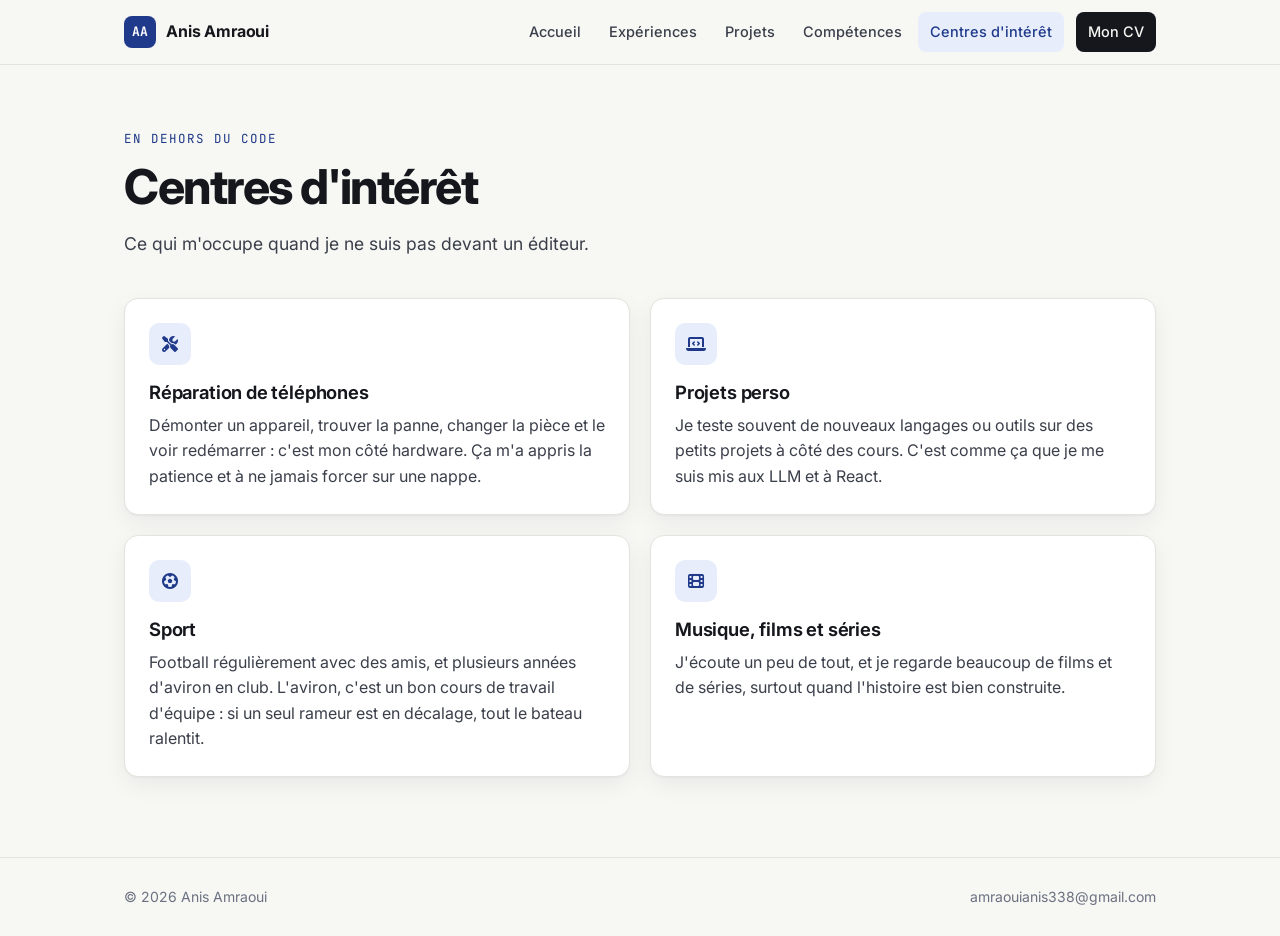
==== centreInterets.html @ b2e2ed03 "MAJ" ====
<!DOCTYPE html>
<html lang="fr">
<head>
  <meta charset="UTF-8">
  <meta name="viewport" content="width=device-width, initial-scale=1.0">
  <title>Centres d'intérêt — Anis Amraoui</title>
  <meta name="description" content="Ce qui occupe Anis Amraoui en dehors du code.">
  <link rel="preconnect" href="https://fonts.googleapis.com">
  <link rel="preconnect" href="https://fonts.gstatic.com" crossorigin>
  <link href="https://fonts.googleapis.com/css2?family=Inter:wght@400;500;600;700;800&family=JetBrains+Mono:wght@400;600&display=swap" rel="stylesheet">
  <link rel="stylesheet" href="https://cdnjs.cloudflare.com/ajax/libs/font-awesome/6.5.2/css/all.min.css">
  <link rel="stylesheet" href="css/main.css">
</head>
<body>
  <header class="site-header">
    <div class="container">
      <a href="index.html" class="brand"><span class="brand-mark">AA</span>Anis Amraoui</a>
      <button class="nav-toggle" aria-label="Ouvrir le menu" aria-expanded="false"><i class="fa-solid fa-bars"></i></button>
      <nav class="nav">
        <a href="index.html">Accueil</a>
        <a href="experience.html">Expériences</a>
        <a href="Projetsrealises.html">Projets</a>
        <a href="competences.html">Compétences</a>
        <a href="centreInterets.html" aria-current="page">Centres d'intérêt</a>
        <a href="cv.html" class="nav-cta">Mon CV</a>
      </nav>
    </div>
  </header>

  <main>
    <section class="page-head">
      <div class="container">
        <p class="eyebrow">En dehors du code</p>
        <h1>Centres d'intérêt</h1>
        <p class="lead">Ce qui m'occupe quand je ne suis pas devant un éditeur.</p>
      </div>
    </section>

    <section class="section" style="padding-top:8px">
      <div class="container grid grid-2">
        <article class="card interest">
          <i class="fa-solid fa-screwdriver-wrench"></i>
          <h3>Réparation de téléphones</h3>
          <p>
            Démonter un appareil, trouver la panne, changer la pièce et le voir redémarrer :
            c'est mon côté hardware. Ça m'a appris la patience et à ne jamais forcer sur une nappe.
          </p>
        </article>
        <article class="card interest">
          <i class="fa-solid fa-laptop-code"></i>
          <h3>Projets perso</h3>
          <p>
            Je teste souvent de nouveaux langages ou outils sur des petits projets à côté des cours.
            C'est comme ça que je me suis mis aux LLM et à React.
          </p>
        </article>
        <article class="card interest">
          <i class="fa-solid fa-futbol"></i>
          <h3>Sport</h3>
          <p>
            Football régulièrement avec des amis, et plusieurs années d'aviron en club.
            L'aviron, c'est un bon cours de travail d'équipe : si un seul rameur est en décalage, tout le bateau ralentit.
          </p>
        </article>
        <article class="card interest">
          <i class="fa-solid fa-film"></i>
          <h3>Musique, films et séries</h3>
          <p>
            J'écoute un peu de tout, et je regarde beaucoup de films et de séries,
            surtout quand l'histoire est bien construite.
          </p>
        </article>
      </div>
    </section>
  </main>

  <footer class="site-footer">
    <div class="container">
      <span>© <span class="year">2026</span> Anis Amraoui</span>
      <a href="mailto:amraouianis338@gmail.com">amraouianis338@gmail.com</a>
    </div>
  </footer>

  <script src="js/main.js"></script>
</body>
</html>
---- css/main.css ----
:root {
  --bg: #f7f7f4;
  --surface: #ffffff;
  --surface-2: #f0f0ec;
  --ink: #15171c;
  --ink-2: #3a3f4a;
  --muted: #6b7180;
  --line: #e4e4de;
  --accent: #1f3a8a;
  --accent-ink: #ffffff;
  --accent-soft: #e8edfb;
  --ok: #1a7f4b;
  --ok-soft: #e3f4ea;
  --radius: 14px;
  --shadow: 0 1px 2px rgba(20, 23, 28, .04), 0 8px 24px rgba(20, 23, 28, .06);
  --max: 1080px;
  --font: "Inter", system-ui, -apple-system, "Segoe UI", Roboto, sans-serif;
  --mono: "JetBrains Mono", ui-monospace, "SF Mono", Menlo, monospace;
}

@media (prefers-color-scheme: dark) {
  :root {
    --bg: #0f1115;
    --surface: #161920;
    --surface-2: #1d2129;
    --ink: #eceef2;
    --ink-2: #c4c8d1;
    --muted: #8d94a3;
    --line: #272b35;
    --accent: #8fa8ff;
    --accent-ink: #0f1115;
    --accent-soft: #1d2540;
    --ok: #5fd39a;
    --ok-soft: #14291f;
    --shadow: 0 1px 2px rgba(0, 0, 0, .3), 0 8px 24px rgba(0, 0, 0, .25);
  }
}

*, *::before, *::after { box-sizing: border-box; }
* { margin: 0; padding: 0; }

html { scroll-behavior: smooth; }

body {
  font-family: var(--font);
  background: var(--bg);
  color: var(--ink);
  line-height: 1.6;
  font-size: 16px;
  -webkit-font-smoothing: antialiased;
}

img { max-width: 100%; display: block; }
a { color: inherit; }
ul { list-style: none; }

.container {
  width: 100%;
  max-width: var(--max);
  margin: 0 auto;
  padding: 0 24px;
}

/* ---------- Header ---------- */

.site-header {
  position: sticky;
  top: 0;
  z-index: 50;
  background: color-mix(in srgb, var(--bg) 85%, transparent);
  backdrop-filter: saturate(160%) blur(10px);
  -webkit-backdrop-filter: saturate(160%) blur(10px);
  border-bottom: 1px solid var(--line);
}

.site-header .container {
  display: flex;
  align-items: center;
  justify-content: space-between;
  height: 64px;
}

.brand {
  font-weight: 700;
  letter-spacing: -.01em;
  text-decoration: none;
  display: flex;
  align-items: center;
  gap: 10px;
}

.brand-mark {
  width: 32px;
  height: 32px;
  border-radius: 8px;
  background: var(--accent);
  color: var(--accent-ink);
  display: grid;
  place-items: center;
  font-family: var(--mono);
  font-size: 13px;
  font-weight: 700;
}

.nav { display: flex; align-items: center; gap: 4px; }

.nav a {
  text-decoration: none;
  color: var(--ink-2);
  font-size: 14.5px;
  font-weight: 500;
  padding: 8px 12px;
  border-radius: 8px;
  transition: background .15s, color .15s;
}

.nav a:hover { background: var(--surface-2); color: var(--ink); }
.nav a[aria-current="page"] { color: var(--accent); background: var(--accent-soft); }

.nav .nav-cta {
  margin-left: 8px;
  background: var(--ink);
  color: var(--bg);
}
.nav .nav-cta:hover { background: var(--accent); color: var(--accent-ink); }

.nav-toggle {
  display: none;
  background: none;
  border: 1px solid var(--line);
  border-radius: 8px;
  width: 40px;
  height: 40px;
  color: var(--ink);
  font-size: 18px;
  cursor: pointer;
}

@media (max-width: 860px) {
  .nav-toggle { display: grid; place-items: center; }
  .nav {
    position: absolute;
    top: 64px;
    left: 0;
    right: 0;
    flex-direction: column;
    align-items: stretch;
    gap: 2px;
    padding: 12px 16px 20px;
    background: var(--bg);
    border-bottom: 1px solid var(--line);
    display: none;
  }
  .nav.open { display: flex; }
  .nav a { padding: 12px; }
  .nav .nav-cta { margin: 8px 0 0; text-align: center; }
}

/* ---------- Typo & sections ---------- */

main { padding-bottom: 40px; }

.page-head { padding: 64px 0 32px; }

.eyebrow {
  font-family: var(--mono);
  font-size: 12.5px;
  letter-spacing: .08em;
  text-transform: uppercase;
  color: var(--accent);
  margin-bottom: 12px;
}

h1 {
  font-size: clamp(2rem, 4.5vw, 3rem);
  line-height: 1.1;
  letter-spacing: -.03em;
  font-weight: 750;
}

h2 {
  font-size: clamp(1.4rem, 2.6vw, 1.75rem);
  letter-spacing: -.02em;
  line-height: 1.2;
  font-weight: 700;
}

h3 { font-size: 1.15rem; letter-spacing: -.01em; line-height: 1.3; font-weight: 650; }

.lead {
  font-size: 1.1rem;
  color: var(--ink-2);
  max-width: 64ch;
  margin-top: 16px;
}

.section { padding: 40px 0; }

.section-head {
  display: flex;
  align-items: end;
  justify-content: space-between;
  gap: 16px;
  margin-bottom: 24px;
  flex-wrap: wrap;
}

.section-head p { color: var(--muted); max-width: 60ch; margin-top: 6px; }

.link-arrow {
  color: var(--accent);
  text-decoration: none;
  font-weight: 600;
  font-size: 15px;
  white-space: nowrap;
}
.link-arrow:hover { text-decoration: underline; text-underline-offset: 3px; }

/* ---------- Buttons & chips ---------- */

.btn {
  display: inline-flex;
  align-items: center;
  gap: 8px;
  padding: 11px 18px;
  border-radius: 10px;
  font-weight: 600;
  font-size: 15px;
  text-decoration: none;
  border: 1px solid transparent;
  cursor: pointer;
  transition: transform .12s, background .15s, border-color .15s;
}
.btn:active { transform: translateY(1px); }
.btn-primary { background: var(--accent); color: var(--accent-ink); }
.btn-primary:hover { filter: brightness(1.08); }
.btn-ghost { border-color: var(--line); background: var(--surface); color: var(--ink); }
.btn-ghost:hover { border-color: var(--ink-2); }

.btn-row { display: flex; gap: 12px; flex-wrap: wrap; margin-top: 28px; }

.chips { display: flex; flex-wrap: wrap; gap: 6px; }

.chip {
  font-family: var(--mono);
  font-size: 12px;
  padding: 4px 9px;
  border-radius: 6px;
  background: var(--surface-2);
  color: var(--ink-2);
  border: 1px solid var(--line);
  white-space: nowrap;
}

.badge {
  display: inline-flex;
  align-items: center;
  gap: 8px;
  font-size: 13.5px;
  font-weight: 500;
  padding: 6px 12px;
  border-radius: 999px;
  background: var(--ok-soft);
  color: var(--ok);
}
.badge::before {
  content: "";
  width: 8px;
  height: 8px;
  border-radius: 50%;
  background: currentColor;
  box-shadow: 0 0 0 3px color-mix(in srgb, currentColor 25%, transparent);
}

/* ---------- Cards ---------- */

.card {
  background: var(--surface);
  border: 1px solid var(--line);
  border-radius: var(--radius);
  padding: 24px;
  box-shadow: var(--shadow);
}

.grid { display: grid; gap: 20px; }
.grid-2 { grid-template-columns: repeat(2, minmax(0, 1fr)); }
.grid-3 { grid-template-columns: repeat(3, minmax(0, 1fr)); }

@media (max-width: 860px) {
  .grid-2, .grid-3 { grid-template-columns: 1fr; }
}

/* ---------- Hero ---------- */

.hero { padding: 72px 0 48px; }

.hero-grid {
  display: grid;
  grid-template-columns: 1.6fr 1fr;
  gap: 48px;
  align-items: center;
}

.hero h1 { margin-top: 18px; }
.hero h1 span { color: var(--accent); }

.hero-photo {
  position: relative;
  justify-self: end;
  width: 100%;
  max-width: 320px;
}

.hero-photo img {
  width: 100%;
  aspect-ratio: 4 / 5;
  object-fit: cover;
  border-radius: 20px;
  border: 1px solid var(--line);
}

.hero-photo figcaption {
  position: absolute;
  left: -20px;
  bottom: 24px;
  background: var(--surface);
  border: 1px solid var(--line);
  border-radius: 12px;
  padding: 10px 14px;
  box-shadow: var(--shadow);
  font-size: 13.5px;
  line-height: 1.4;
}
.hero-photo figcaption strong { display: block; font-size: 14px; }
.hero-photo figcaption span { color: var(--muted); }

.hero-meta {
  display: flex;
  flex-wrap: wrap;
  gap: 8px 20px;
  margin-top: 22px;
  color: var(--muted);
  font-size: 14.5px;
}
.hero-meta i { color: var(--accent); margin-right: 7px; }

@media (max-width: 860px) {
  .hero { padding: 40px 0 24px; }
  .hero-grid { grid-template-columns: 1fr; gap: 32px; }
  .hero-photo { justify-self: start; max-width: 240px; order: -1; }
  .hero-photo figcaption { left: auto; right: -16px; }
}

.stats {
  display: grid;
  grid-template-columns: repeat(4, 1fr);
  border: 1px solid var(--line);
  border-radius: var(--radius);
  background: var(--surface);
  overflow: hidden;
}
.stat { padding: 22px 24px; border-right: 1px solid var(--line); }
.stat:last-child { border-right: 0; }
.stat b { display: block; font-size: 1.8rem; letter-spacing: -.03em; line-height: 1.1; }
.stat span { color: var(--muted); font-size: 14px; }

@media (max-width: 860px) {
  .stats { grid-template-columns: repeat(2, 1fr); }
  .stat:nth-child(2) { border-right: 0; }
  .stat:nth-child(-n+2) { border-bottom: 1px solid var(--line); }
}

/* ---------- Experience timeline ---------- */

.timeline { position: relative; display: grid; gap: 24px; }

.xp {
  display: grid;
  grid-template-columns: 200px 1fr;
  gap: 32px;
}

.xp-side { padding-top: 26px; }
.xp-date { font-family: var(--mono); font-size: 13px; color: var(--muted); }
.xp-duration { font-size: 13px; color: var(--muted); margin-top: 2px; }

.xp-head {
  display: flex;
  justify-content: space-between;
  gap: 16px;
  align-items: start;
  flex-wrap: wrap;
}
.xp-role { color: var(--accent); font-weight: 600; font-size: 15px; margin-top: 2px; }
.xp-place { color: var(--muted); font-size: 14px; }

.xp-body { margin-top: 18px; display: grid; gap: 18px; }
.xp-body h4 {
  font-size: 12.5px;
  text-transform: uppercase;
  letter-spacing: .07em;
  color: var(--muted);
  font-weight: 600;
  margin-bottom: 6px;
}
.xp-body p { color: var(--ink-2); }

.bullets { display: grid; gap: 8px; }
.bullets li { position: relative; padding-left: 20px; color: var(--ink-2); }
.bullets li::before {
  content: "";
  position: absolute;
  left: 2px;
  top: .7em;
  width: 7px;
  height: 2px;
  background: var(--accent);
}

@media (max-width: 860px) {
  .xp { grid-template-columns: 1fr; gap: 8px; }
  .xp-side { padding-top: 0; display: flex; gap: 12px; align-items: baseline; }
}

.compact-list { display: grid; }
.compact-list li {
  display: grid;
  grid-template-columns: 1fr auto;
  gap: 4px 16px;
  padding: 16px 0;
  border-bottom: 1px solid var(--line);
}
.compact-list li:last-child { border-bottom: 0; }
.compact-list .what { font-weight: 600; }
.compact-list .what span { font-weight: 400; color: var(--muted); }
.compact-list .when { font-family: var(--mono); font-size: 13px; color: var(--muted); }
.compact-list .desc { grid-column: 1 / -1; color: var(--ink-2); font-size: 15px; }

@media (max-width: 560px) {
  .compact-list li { grid-template-columns: 1fr; }
}

/* ---------- Projects ---------- */

.filters { display: flex; flex-wrap: wrap; gap: 8px; margin-bottom: 28px; }

.filter {
  font: inherit;
  font-size: 14px;
  font-weight: 500;
  padding: 7px 14px;
  border-radius: 999px;
  border: 1px solid var(--line);
  background: var(--surface);
  color: var(--ink-2);
  cursor: pointer;
}
.filter:hover { border-color: var(--ink-2); }
.filter[aria-pressed="true"] { background: var(--ink); color: var(--bg); border-color: var(--ink); }

.projects { display: grid; gap: 20px; }

.project {
  display: grid;
  grid-template-columns: 1fr 260px;
  gap: 32px;
}
.project[hidden] { display: none; }

.project-top { display: flex; align-items: center; gap: 10px; flex-wrap: wrap; margin-bottom: 10px; }
.project-year { font-family: var(--mono); font-size: 13px; color: var(--muted); }
.project-kind {
  font-size: 12px;
  font-weight: 600;
  padding: 3px 9px;
  border-radius: 6px;
  background: var(--accent-soft);
  color: var(--accent);
}

.project h3 { font-size: 1.3rem; }
.project h3 a { text-decoration: none; }
.project h3 a:hover { text-decoration: underline; text-underline-offset: 3px; }
.project .summary { color: var(--ink-2); margin: 10px 0 16px; }

.project-aside {
  border-left: 1px solid var(--line);
  padding-left: 24px;
  display: grid;
  gap: 18px;
  align-content: start;
}
.project-aside h4 {
  font-size: 12.5px;
  text-transform: uppercase;
  letter-spacing: .07em;
  color: var(--muted);
  font-weight: 600;
  margin-bottom: 8px;
}
.project-aside dl { display: grid; gap: 10px; font-size: 14.5px; }
.project-aside dt { color: var(--muted); font-size: 13px; }
.project-aside dd { font-weight: 500; }

@media (max-width: 860px) {
  .project { grid-template-columns: 1fr; gap: 20px; }
  .project-aside { border-left: 0; padding-left: 0; border-top: 1px solid var(--line); padding-top: 18px; }
}

.mini-project h3 { margin: 8px 0 6px; }
.mini-project p { color: var(--ink-2); font-size: 15px; margin-bottom: 14px; }
.mini-project { display: flex; flex-direction: column; text-decoration: none; transition: border-color .15s, transform .15s; }
.mini-project .chips { margin-top: auto; }
a.mini-project:hover { border-color: var(--accent); transform: translateY(-2px); }

/* ---------- Skills ---------- */

.skill-group h3 {
  display: flex;
  align-items: center;
  gap: 10px;
  margin-bottom: 4px;
}
.skill-group h3 i { color: var(--accent); font-size: 16px; }
.skill-group > p { color: var(--muted); font-size: 14.5px; margin-bottom: 14px; }

.skill-table { width: 100%; border-collapse: collapse; font-size: 15px; }
.skill-table th, .skill-table td {
  text-align: left;
  padding: 12px 0;
  border-top: 1px solid var(--line);
  vertical-align: top;
}
.skill-table th { width: 34%; font-weight: 600; padding-right: 16px; }
.skill-table td { color: var(--ink-2); }

.level { display: block; font-weight: 400; color: var(--muted); font-size: 12.5px; font-family: var(--mono); margin-top: 2px; }

.soft { display: grid; gap: 4px; }
.soft b { font-weight: 600; }
.soft span { color: var(--ink-2); font-size: 15px; }

/* ---------- Interests ---------- */

.interest i {
  width: 42px;
  height: 42px;
  border-radius: 10px;
  display: grid;
  place-items: center;
  background: var(--accent-soft);
  color: var(--accent);
  margin-bottom: 16px;
}
.interest p { color: var(--ink-2); margin-top: 8px; }

/* ---------- CV ---------- */

.cv-frame {
  width: 100%;
  height: 80vh;
  min-height: 600px;
  border: 1px solid var(--line);
  border-radius: var(--radius);
  background: var(--surface);
}

/* ---------- Contact & footer ---------- */

.contact-card {
  display: grid;
  grid-template-columns: 1.2fr 1fr;
  gap: 32px;
  align-items: center;
  padding: 36px;
}
.contact-card p { color: var(--ink-2); margin-top: 10px; }

.contact-links { display: grid; gap: 10px; }
.contact-links a {
  display: flex;
  align-items: center;
  gap: 12px;
  padding: 12px 14px;
  border: 1px solid var(--line);
  border-radius: 10px;
  text-decoration: none;
  font-weight: 500;
  font-size: 15px;
  transition: border-color .15s;
  overflow-wrap: anywhere;
}
.contact-links a:hover { border-color: var(--accent); }
.contact-links i { color: var(--accent); width: 18px; text-align: center; }

@media (max-width: 860px) {
  .contact-card { grid-template-columns: 1fr; padding: 24px; }
}

.site-footer {
  border-top: 1px solid var(--line);
  padding: 28px 0;
  color: var(--muted);
  font-size: 14px;
}
.site-footer .container { display: flex; justify-content: space-between; gap: 16px; flex-wrap: wrap; }
.site-footer a { text-decoration: none; }
.site-footer a:hover { color: var(--ink); }

@media (max-width: 560px) {
  .container { padding: 0 16px; }
  .card { padding: 20px; }
  .page-head { padding: 40px 0 20px; }
}

@media (prefers-reduced-motion: reduce) {
  html { scroll-behavior: auto; }
  * { transition: none !important; }
}

code {
  font-family: var(--mono);
  font-size: .88em;
  padding: 1px 6px;
  border-radius: 5px;
  background: var(--surface-2);
  border: 1px solid var(--line);
}
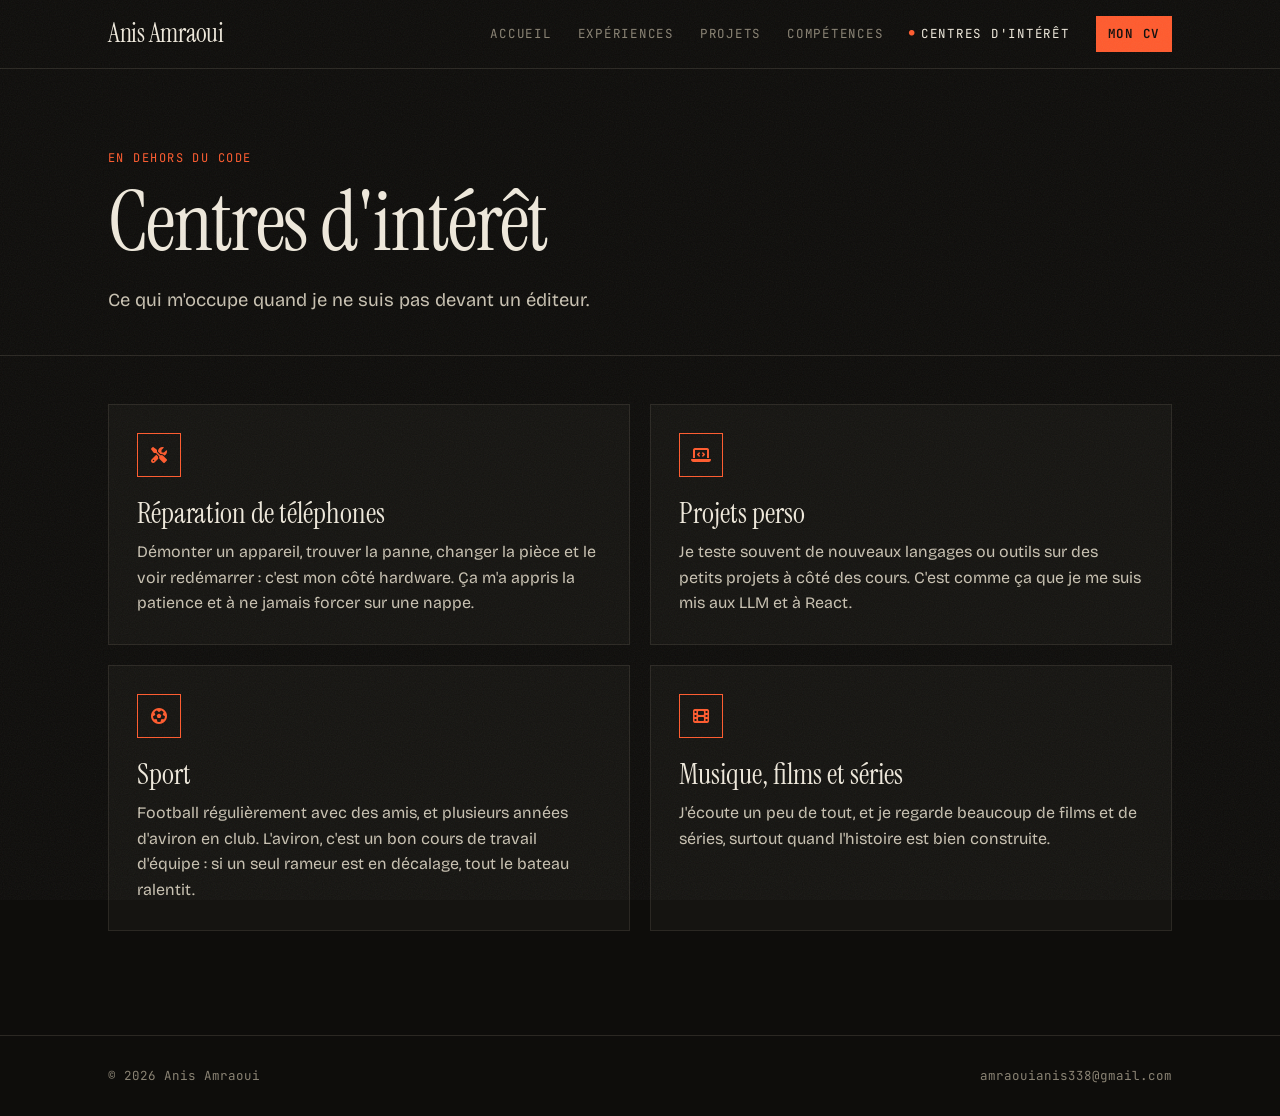
==== commit 3dcc754c: "Nouvelle DA sombre, photo du CV, coût des tokens sur le projet IA - Refonte du style : fond sombre, " ====
--- a/centreInterets.html
+++ b/centreInterets.html
@@ -7,14 +7,14 @@
   <meta name="description" content="Ce qui occupe Anis Amraoui en dehors du code.">
   <link rel="preconnect" href="https://fonts.googleapis.com">
   <link rel="preconnect" href="https://fonts.gstatic.com" crossorigin>
-  <link href="https://fonts.googleapis.com/css2?family=Inter:wght@400;500;600;700;800&family=JetBrains+Mono:wght@400;600&display=swap" rel="stylesheet">
+  <link href="https://fonts.googleapis.com/css2?family=Bricolage+Grotesque:opsz,wght@12..96,400;12..96,500;12..96,700;12..96,800&family=Instrument+Serif:ital@0;1&family=JetBrains+Mono:wght@400;600&display=swap" rel="stylesheet">
   <link rel="stylesheet" href="https://cdnjs.cloudflare.com/ajax/libs/font-awesome/6.5.2/css/all.min.css">
   <link rel="stylesheet" href="css/main.css">
 </head>
 <body>
   <header class="site-header">
     <div class="container">
-      <a href="index.html" class="brand"><span class="brand-mark">AA</span>Anis Amraoui</a>
+      <a href="index.html" class="brand">Anis Amraoui</a>
       <button class="nav-toggle" aria-label="Ouvrir le menu" aria-expanded="false"><i class="fa-solid fa-bars"></i></button>
       <nav class="nav">
         <a href="index.html">Accueil</a>
--- a/css/main.css
+++ b/css/main.css
@@ -1,39 +1,27 @@
+/* ==========================================================
+   Anis Amraoui — portfolio
+   DA : éditorial sombre, papier sur encre, accent vermillon
+   ========================================================== */
+
 :root {
-  --bg: #f7f7f4;
-  --surface: #ffffff;
-  --surface-2: #f0f0ec;
-  --ink: #15171c;
-  --ink-2: #3a3f4a;
-  --muted: #6b7180;
-  --line: #e4e4de;
-  --accent: #1f3a8a;
-  --accent-ink: #ffffff;
-  --accent-soft: #e8edfb;
-  --ok: #1a7f4b;
-  --ok-soft: #e3f4ea;
-  --radius: 14px;
-  --shadow: 0 1px 2px rgba(20, 23, 28, .04), 0 8px 24px rgba(20, 23, 28, .06);
-  --max: 1080px;
-  --font: "Inter", system-ui, -apple-system, "Segoe UI", Roboto, sans-serif;
+  --bg: #0e0d0b;
+  --surface: #151411;
+  --surface-2: #1d1b17;
+  --ink: #efe9dc;
+  --ink-2: #c9c2b2;
+  --muted: #8a8374;
+  --line: #2b2823;
+  --line-strong: #4a453c;
+  --accent: #ff5b2e;
+  --accent-ink: #0e0d0b;
+  --accent-soft: rgba(255, 91, 46, .12);
+  --ok: #c6f24e;
+  --ok-soft: rgba(198, 242, 78, .1);
+  --radius: 0px;
+  --max: 1120px;
+  --font: "Bricolage Grotesque", system-ui, -apple-system, "Segoe UI", sans-serif;
+  --serif: "Instrument Serif", Georgia, "Times New Roman", serif;
   --mono: "JetBrains Mono", ui-monospace, "SF Mono", Menlo, monospace;
-}
-
-@media (prefers-color-scheme: dark) {
-  :root {
-    --bg: #0f1115;
-    --surface: #161920;
-    --surface-2: #1d2129;
-    --ink: #eceef2;
-    --ink-2: #c4c8d1;
-    --muted: #8d94a3;
-    --line: #272b35;
-    --accent: #8fa8ff;
-    --accent-ink: #0f1115;
-    --accent-soft: #1d2540;
-    --ok: #5fd39a;
-    --ok-soft: #14291f;
-    --shadow: 0 1px 2px rgba(0, 0, 0, .3), 0 8px 24px rgba(0, 0, 0, .25);
-  }
 }
 
 *, *::before, *::after { box-sizing: border-box; }
@@ -48,7 +36,21 @@
   line-height: 1.6;
   font-size: 16px;
   -webkit-font-smoothing: antialiased;
-}
+  position: relative;
+}
+
+/* grain léger */
+body::before {
+  content: "";
+  position: fixed;
+  inset: 0;
+  pointer-events: none;
+  z-index: 100;
+  opacity: .06;
+  background-image: url("data:image/svg+xml,%3Csvg xmlns='http://www.w3.org/2000/svg' width='160' height='160'%3E%3Cfilter id='n'%3E%3CfeTurbulence type='fractalNoise' baseFrequency='.85' numOctaves='3' stitchTiles='stitch'/%3E%3C/filter%3E%3Crect width='100%25' height='100%25' filter='url(%23n)'/%3E%3C/svg%3E");
+}
+
+::selection { background: var(--accent); color: var(--accent-ink); }
 
 img { max-width: 100%; display: block; }
 a { color: inherit; }
@@ -58,7 +60,7 @@
   width: 100%;
   max-width: var(--max);
   margin: 0 auto;
-  padding: 0 24px;
+  padding: 0 28px;
 }
 
 /* ---------- Header ---------- */
@@ -67,9 +69,7 @@
   position: sticky;
   top: 0;
   z-index: 50;
-  background: color-mix(in srgb, var(--bg) 85%, transparent);
-  backdrop-filter: saturate(160%) blur(10px);
-  -webkit-backdrop-filter: saturate(160%) blur(10px);
+  background: var(--bg);
   border-bottom: 1px solid var(--line);
 }
 
@@ -77,302 +77,334 @@
   display: flex;
   align-items: center;
   justify-content: space-between;
-  height: 64px;
+  height: 68px;
 }
 
 .brand {
-  font-weight: 700;
+  font-family: var(--serif);
+  font-size: 1.6rem;
+  line-height: 1;
+  text-decoration: none;
   letter-spacing: -.01em;
-  text-decoration: none;
-  display: flex;
-  align-items: center;
-  gap: 10px;
-}
-
-.brand-mark {
-  width: 32px;
-  height: 32px;
-  border-radius: 8px;
-  background: var(--accent);
-  color: var(--accent-ink);
-  display: grid;
-  place-items: center;
-  font-family: var(--mono);
-  font-size: 13px;
-  font-weight: 700;
-}
-
-.nav { display: flex; align-items: center; gap: 4px; }
+}
+.brand:hover { color: var(--accent); }
+
+.nav { display: flex; align-items: center; gap: 2px; }
 
 .nav a {
   text-decoration: none;
-  color: var(--ink-2);
-  font-size: 14.5px;
-  font-weight: 500;
+  color: var(--muted);
+  font-family: var(--mono);
+  font-size: 12.5px;
+  text-transform: uppercase;
+  letter-spacing: .06em;
   padding: 8px 12px;
-  border-radius: 8px;
-  transition: background .15s, color .15s;
-}
-
-.nav a:hover { background: var(--surface-2); color: var(--ink); }
-.nav a[aria-current="page"] { color: var(--accent); background: var(--accent-soft); }
+  transition: color .15s;
+}
+
+.nav a:hover { color: var(--ink); }
+.nav a[aria-current="page"] { color: var(--ink); }
+.nav a[aria-current="page"]::before { content: "● "; color: var(--accent); font-size: 9px; vertical-align: 2px; }
 
 .nav .nav-cta {
-  margin-left: 8px;
-  background: var(--ink);
-  color: var(--bg);
-}
-.nav .nav-cta:hover { background: var(--accent); color: var(--accent-ink); }
+  margin-left: 12px;
+  color: var(--accent-ink);
+  background: var(--accent);
+  font-weight: 600;
+}
+.nav .nav-cta:hover { background: var(--ink); color: var(--bg); }
 
 .nav-toggle {
   display: none;
   background: none;
-  border: 1px solid var(--line);
-  border-radius: 8px;
-  width: 40px;
-  height: 40px;
+  border: 1px solid var(--line-strong);
+  width: 42px;
+  height: 42px;
   color: var(--ink);
   font-size: 18px;
   cursor: pointer;
 }
 
-@media (max-width: 860px) {
+@media (max-width: 900px) {
   .nav-toggle { display: grid; place-items: center; }
   .nav {
     position: absolute;
-    top: 64px;
+    top: 68px;
     left: 0;
     right: 0;
     flex-direction: column;
     align-items: stretch;
-    gap: 2px;
-    padding: 12px 16px 20px;
+    gap: 0;
+    padding: 8px 16px 20px;
     background: var(--bg);
     border-bottom: 1px solid var(--line);
     display: none;
   }
   .nav.open { display: flex; }
-  .nav a { padding: 12px; }
-  .nav .nav-cta { margin: 8px 0 0; text-align: center; }
+  .nav a { padding: 14px 4px; border-bottom: 1px solid var(--line); font-size: 13px; }
+  .nav .nav-cta { margin: 14px 0 0; text-align: center; border-bottom: 0; }
 }
 
 /* ---------- Typo & sections ---------- */
 
-main { padding-bottom: 40px; }
-
-.page-head { padding: 64px 0 32px; }
+main { padding-bottom: 56px; counter-reset: section; }
+
+.page-head { padding: 80px 0 40px; border-bottom: 1px solid var(--line); margin-bottom: 40px; }
 
 .eyebrow {
   font-family: var(--mono);
-  font-size: 12.5px;
-  letter-spacing: .08em;
+  font-size: 12px;
+  letter-spacing: .12em;
   text-transform: uppercase;
   color: var(--accent);
-  margin-bottom: 12px;
+  margin-bottom: 14px;
+}
+
+.section-head .eyebrow::before {
+  counter-increment: section;
+  content: counter(section, decimal-leading-zero) " / ";
+  color: var(--muted);
 }
 
 h1 {
-  font-size: clamp(2rem, 4.5vw, 3rem);
-  line-height: 1.1;
-  letter-spacing: -.03em;
-  font-weight: 750;
+  font-family: var(--serif);
+  font-weight: 400;
+  font-size: clamp(2.6rem, 7vw, 5.2rem);
+  line-height: .98;
+  letter-spacing: -.02em;
 }
 
 h2 {
-  font-size: clamp(1.4rem, 2.6vw, 1.75rem);
-  letter-spacing: -.02em;
-  line-height: 1.2;
+  font-family: var(--serif);
+  font-weight: 400;
+  font-size: clamp(2rem, 4vw, 2.9rem);
+  line-height: 1.05;
+  letter-spacing: -.01em;
+}
+
+h3 {
+  font-size: 1.2rem;
+  letter-spacing: -.015em;
+  line-height: 1.25;
   font-weight: 700;
 }
 
-h3 { font-size: 1.15rem; letter-spacing: -.01em; line-height: 1.3; font-weight: 650; }
-
 .lead {
-  font-size: 1.1rem;
+  font-size: 1.15rem;
   color: var(--ink-2);
-  max-width: 64ch;
-  margin-top: 16px;
-}
-
-.section { padding: 40px 0; }
+  max-width: 60ch;
+  margin-top: 22px;
+}
+
+.section { padding: 48px 0; }
 
 .section-head {
   display: flex;
   align-items: end;
   justify-content: space-between;
   gap: 16px;
-  margin-bottom: 24px;
+  margin-bottom: 28px;
+  padding-bottom: 18px;
+  border-bottom: 1px solid var(--line);
   flex-wrap: wrap;
 }
 
 .section-head p { color: var(--muted); max-width: 60ch; margin-top: 6px; }
 
 .link-arrow {
-  color: var(--accent);
+  font-family: var(--mono);
+  font-size: 12.5px;
+  text-transform: uppercase;
+  letter-spacing: .06em;
+  color: var(--ink);
   text-decoration: none;
-  font-weight: 600;
-  font-size: 15px;
   white-space: nowrap;
-}
-.link-arrow:hover { text-decoration: underline; text-underline-offset: 3px; }
+  border-bottom: 1px solid var(--accent);
+  padding-bottom: 2px;
+}
+.link-arrow:hover { color: var(--accent); }
 
 /* ---------- Buttons & chips ---------- */
 
 .btn {
   display: inline-flex;
   align-items: center;
-  gap: 8px;
-  padding: 11px 18px;
-  border-radius: 10px;
+  gap: 10px;
+  padding: 14px 22px;
+  font-family: var(--mono);
+  font-size: 13px;
   font-weight: 600;
-  font-size: 15px;
+  text-transform: uppercase;
+  letter-spacing: .05em;
   text-decoration: none;
   border: 1px solid transparent;
   cursor: pointer;
-  transition: transform .12s, background .15s, border-color .15s;
-}
-.btn:active { transform: translateY(1px); }
+  transition: background .15s, color .15s, border-color .15s, transform .15s;
+}
 .btn-primary { background: var(--accent); color: var(--accent-ink); }
-.btn-primary:hover { filter: brightness(1.08); }
-.btn-ghost { border-color: var(--line); background: var(--surface); color: var(--ink); }
-.btn-ghost:hover { border-color: var(--ink-2); }
-
-.btn-row { display: flex; gap: 12px; flex-wrap: wrap; margin-top: 28px; }
+.btn-primary:hover { background: var(--ink); transform: translate(-3px, -3px); box-shadow: 3px 3px 0 var(--accent); }
+.btn-ghost { border-color: var(--line-strong); color: var(--ink); background: transparent; }
+.btn-ghost:hover { border-color: var(--ink); }
+
+.btn-row { display: flex; gap: 12px; flex-wrap: wrap; margin-top: 34px; }
 
 .chips { display: flex; flex-wrap: wrap; gap: 6px; }
 
 .chip {
   font-family: var(--mono);
-  font-size: 12px;
-  padding: 4px 9px;
-  border-radius: 6px;
-  background: var(--surface-2);
+  font-size: 11.5px;
+  padding: 3px 8px;
   color: var(--ink-2);
-  border: 1px solid var(--line);
+  border: 1px solid var(--line-strong);
   white-space: nowrap;
 }
 
 .badge {
   display: inline-flex;
   align-items: center;
-  gap: 8px;
-  font-size: 13.5px;
-  font-weight: 500;
+  gap: 10px;
+  font-family: var(--mono);
+  font-size: 12px;
+  text-transform: uppercase;
+  letter-spacing: .06em;
   padding: 6px 12px;
-  border-radius: 999px;
-  background: var(--ok-soft);
+  border: 1px solid var(--ok);
   color: var(--ok);
 }
 .badge::before {
   content: "";
-  width: 8px;
-  height: 8px;
-  border-radius: 50%;
+  width: 7px;
+  height: 7px;
   background: currentColor;
-  box-shadow: 0 0 0 3px color-mix(in srgb, currentColor 25%, transparent);
-}
+  animation: blink 1.6s steps(2, start) infinite;
+}
+@keyframes blink { to { visibility: hidden; } }
 
 /* ---------- Cards ---------- */
 
 .card {
   background: var(--surface);
   border: 1px solid var(--line);
-  border-radius: var(--radius);
-  padding: 24px;
-  box-shadow: var(--shadow);
+  padding: 28px;
+  position: relative;
 }
 
 .grid { display: grid; gap: 20px; }
 .grid-2 { grid-template-columns: repeat(2, minmax(0, 1fr)); }
 .grid-3 { grid-template-columns: repeat(3, minmax(0, 1fr)); }
 
-@media (max-width: 860px) {
+@media (max-width: 900px) {
   .grid-2, .grid-3 { grid-template-columns: 1fr; }
 }
 
 /* ---------- Hero ---------- */
 
-.hero { padding: 72px 0 48px; }
+.hero { padding: 72px 0 56px; }
 
 .hero-grid {
   display: grid;
-  grid-template-columns: 1.6fr 1fr;
-  gap: 48px;
+  grid-template-columns: 1.7fr 1fr;
+  gap: 56px;
   align-items: center;
 }
 
-.hero h1 { margin-top: 18px; }
-.hero h1 span { color: var(--accent); }
+.hero h1 { margin-top: 26px; }
+.hero h1 span { font-style: italic; color: var(--accent); }
 
 .hero-photo {
   position: relative;
   justify-self: end;
   width: 100%;
-  max-width: 320px;
+  max-width: 300px;
+}
+
+.hero-photo::before {
+  content: "";
+  position: absolute;
+  inset: 0;
+  transform: translate(14px, 14px);
+  border: 1px solid var(--accent);
 }
 
 .hero-photo img {
+  position: relative;
   width: 100%;
-  aspect-ratio: 4 / 5;
+  aspect-ratio: 9 / 10;
   object-fit: cover;
-  border-radius: 20px;
-  border: 1px solid var(--line);
-}
+  object-position: center 30%;
+  filter: grayscale(1) contrast(1.08);
+  transition: filter .4s;
+}
+.hero-photo:hover img { filter: none; }
 
 .hero-photo figcaption {
   position: absolute;
-  left: -20px;
-  bottom: 24px;
-  background: var(--surface);
-  border: 1px solid var(--line);
-  border-radius: 12px;
+  left: -28px;
+  bottom: 22px;
+  background: var(--ink);
+  color: var(--bg);
   padding: 10px 14px;
-  box-shadow: var(--shadow);
   font-size: 13.5px;
-  line-height: 1.4;
-}
-.hero-photo figcaption strong { display: block; font-size: 14px; }
-.hero-photo figcaption span { color: var(--muted); }
+  line-height: 1.35;
+}
+.hero-photo figcaption strong {
+  display: block;
+  font-family: var(--mono);
+  font-size: 10.5px;
+  text-transform: uppercase;
+  letter-spacing: .08em;
+  font-weight: 600;
+  color: var(--accent);
+}
+.hero-photo figcaption span { font-weight: 600; }
 
 .hero-meta {
   display: flex;
   flex-wrap: wrap;
-  gap: 8px 20px;
-  margin-top: 22px;
-  color: var(--muted);
-  font-size: 14.5px;
-}
-.hero-meta i { color: var(--accent); margin-right: 7px; }
-
-@media (max-width: 860px) {
-  .hero { padding: 40px 0 24px; }
-  .hero-grid { grid-template-columns: 1fr; gap: 32px; }
-  .hero-photo { justify-self: start; max-width: 240px; order: -1; }
-  .hero-photo figcaption { left: auto; right: -16px; }
+  gap: 8px 22px;
+  margin-top: 28px;
+  color: var(--muted);
+  font-family: var(--mono);
+  font-size: 12.5px;
+}
+.hero-meta i { color: var(--accent); margin-right: 8px; }
+
+@media (max-width: 900px) {
+  .hero { padding: 40px 0 32px; }
+  .hero-grid { grid-template-columns: 1fr; gap: 40px; }
+  .hero-photo { justify-self: start; max-width: 220px; order: -1; }
+  .hero-photo figcaption { left: auto; right: -40px; }
 }
 
 .stats {
   display: grid;
   grid-template-columns: repeat(4, 1fr);
-  border: 1px solid var(--line);
-  border-radius: var(--radius);
-  background: var(--surface);
-  overflow: hidden;
-}
-.stat { padding: 22px 24px; border-right: 1px solid var(--line); }
+  border-top: 1px solid var(--line-strong);
+  border-bottom: 1px solid var(--line-strong);
+}
+.stat { padding: 26px 24px 24px 0; border-right: 1px solid var(--line); }
+.stat + .stat { padding-left: 24px; }
 .stat:last-child { border-right: 0; }
-.stat b { display: block; font-size: 1.8rem; letter-spacing: -.03em; line-height: 1.1; }
-.stat span { color: var(--muted); font-size: 14px; }
-
-@media (max-width: 860px) {
+.stat b {
+  display: block;
+  font-weight: 500;
+  font-size: 2.7rem;
+  letter-spacing: -.04em;
+  line-height: 1;
+  color: var(--ink);
+}
+.stat span { color: var(--muted); font-size: 14px; display: block; margin-top: 8px; }
+
+@media (max-width: 900px) {
   .stats { grid-template-columns: repeat(2, 1fr); }
   .stat:nth-child(2) { border-right: 0; }
+  .stat:nth-child(3) { padding-left: 0; }
   .stat:nth-child(-n+2) { border-bottom: 1px solid var(--line); }
 }
 
 /* ---------- Experience timeline ---------- */
 
-.timeline { position: relative; display: grid; gap: 24px; }
+.timeline { position: relative; display: grid; gap: 28px; }
 
 .xp {
   display: grid;
@@ -380,9 +412,10 @@
   gap: 32px;
 }
 
-.xp-side { padding-top: 26px; }
-.xp-date { font-family: var(--mono); font-size: 13px; color: var(--muted); }
-.xp-duration { font-size: 13px; color: var(--muted); margin-top: 2px; }
+.xp-side { padding-top: 28px; border-top: 2px solid var(--accent); }
+.xp-date { font-family: var(--mono); font-size: 12.5px; color: var(--muted); }
+.xp-side .xp-date { color: var(--ink); }
+.xp-duration { font-family: var(--serif); font-style: italic; font-size: 1.4rem; color: var(--muted); margin-top: 4px; }
 
 .xp-head {
   display: flex;
@@ -391,35 +424,39 @@
   align-items: start;
   flex-wrap: wrap;
 }
-.xp-role { color: var(--accent); font-weight: 600; font-size: 15px; margin-top: 2px; }
-.xp-place { color: var(--muted); font-size: 14px; }
-
-.xp-body { margin-top: 18px; display: grid; gap: 18px; }
+.xp .xp-head h3 { font-family: var(--serif); font-weight: 400; font-size: 2rem; letter-spacing: 0; }
+.xp-role { color: var(--accent); font-weight: 500; font-size: 15px; margin-top: 2px; }
+.xp-place { color: var(--muted); font-family: var(--mono); font-size: 12px; }
+
+.xp-body { margin-top: 22px; display: grid; gap: 22px; }
 .xp-body h4 {
-  font-size: 12.5px;
-  text-transform: uppercase;
-  letter-spacing: .07em;
-  color: var(--muted);
-  font-weight: 600;
-  margin-bottom: 6px;
+  font-family: var(--mono);
+  font-size: 11.5px;
+  text-transform: uppercase;
+  letter-spacing: .1em;
+  color: var(--muted);
+  font-weight: 400;
+  margin-bottom: 8px;
 }
 .xp-body p { color: var(--ink-2); }
 
-.bullets { display: grid; gap: 8px; }
-.bullets li { position: relative; padding-left: 20px; color: var(--ink-2); }
+.bullets { display: grid; gap: 10px; }
+.bullets li { position: relative; padding-left: 24px; color: var(--ink-2); }
 .bullets li::before {
-  content: "";
+  content: "→";
   position: absolute;
-  left: 2px;
-  top: .7em;
-  width: 7px;
-  height: 2px;
-  background: var(--accent);
-}
-
-@media (max-width: 860px) {
-  .xp { grid-template-columns: 1fr; gap: 8px; }
-  .xp-side { padding-top: 0; display: flex; gap: 12px; align-items: baseline; }
+  left: 0;
+  top: 0;
+  color: var(--accent);
+  font-family: var(--mono);
+  font-size: 13px;
+  line-height: 1.85;
+}
+
+@media (max-width: 900px) {
+  .xp { grid-template-columns: 1fr; gap: 0; }
+  .xp-side { padding: 14px 0; display: flex; gap: 14px; align-items: baseline; }
+  .xp-duration { font-size: 1.1rem; }
 }
 
 .compact-list { display: grid; }
@@ -427,13 +464,13 @@
   display: grid;
   grid-template-columns: 1fr auto;
   gap: 4px 16px;
-  padding: 16px 0;
+  padding: 18px 0;
   border-bottom: 1px solid var(--line);
 }
 .compact-list li:last-child { border-bottom: 0; }
-.compact-list .what { font-weight: 600; }
+.compact-list .what { font-weight: 700; }
 .compact-list .what span { font-weight: 400; color: var(--muted); }
-.compact-list .when { font-family: var(--mono); font-size: 13px; color: var(--muted); }
+.compact-list .when { font-family: var(--mono); font-size: 12.5px; color: var(--muted); }
 .compact-list .desc { grid-column: 1 / -1; color: var(--ink-2); font-size: 15px; }
 
 @media (max-width: 560px) {
@@ -442,116 +479,140 @@
 
 /* ---------- Projects ---------- */
 
-.filters { display: flex; flex-wrap: wrap; gap: 8px; margin-bottom: 28px; }
+.filters { display: flex; flex-wrap: wrap; gap: 6px; margin-bottom: 32px; }
 
 .filter {
-  font: inherit;
-  font-size: 14px;
-  font-weight: 500;
-  padding: 7px 14px;
-  border-radius: 999px;
-  border: 1px solid var(--line);
-  background: var(--surface);
+  font-family: var(--mono);
+  font-size: 12px;
+  text-transform: uppercase;
+  letter-spacing: .05em;
+  padding: 8px 14px;
+  border: 1px solid var(--line-strong);
+  background: transparent;
   color: var(--ink-2);
   cursor: pointer;
 }
-.filter:hover { border-color: var(--ink-2); }
-.filter[aria-pressed="true"] { background: var(--ink); color: var(--bg); border-color: var(--ink); }
+.filter:hover { border-color: var(--ink); color: var(--ink); }
+.filter[aria-pressed="true"] { background: var(--accent); color: var(--accent-ink); border-color: var(--accent); }
 
 .projects { display: grid; gap: 20px; }
 
 .project {
   display: grid;
-  grid-template-columns: 1fr 260px;
-  gap: 32px;
-}
+  grid-template-columns: 1fr 270px;
+  gap: 36px;
+  transition: border-color .2s;
+}
+.project:hover { border-color: var(--line-strong); }
 .project[hidden] { display: none; }
 
-.project-top { display: flex; align-items: center; gap: 10px; flex-wrap: wrap; margin-bottom: 10px; }
-.project-year { font-family: var(--mono); font-size: 13px; color: var(--muted); }
+.project-top { display: flex; align-items: center; gap: 12px; flex-wrap: wrap; margin-bottom: 12px; }
+.project-year { font-family: var(--mono); font-size: 12.5px; color: var(--muted); }
 .project-kind {
-  font-size: 12px;
-  font-weight: 600;
-  padding: 3px 9px;
-  border-radius: 6px;
+  font-family: var(--mono);
+  font-size: 11px;
+  text-transform: uppercase;
+  letter-spacing: .06em;
+  padding: 3px 8px;
   background: var(--accent-soft);
   color: var(--accent);
 }
 
-.project h3 { font-size: 1.3rem; }
+.project h3 { font-family: var(--serif); font-weight: 400; font-size: 2rem; letter-spacing: 0; line-height: 1.05; }
 .project h3 a { text-decoration: none; }
-.project h3 a:hover { text-decoration: underline; text-underline-offset: 3px; }
-.project .summary { color: var(--ink-2); margin: 10px 0 16px; }
+.project h3 a:hover { color: var(--accent); }
+.project .summary { color: var(--ink-2); margin: 14px 0 18px; font-size: 1.05rem; }
 
 .project-aside {
   border-left: 1px solid var(--line);
-  padding-left: 24px;
-  display: grid;
-  gap: 18px;
+  padding-left: 28px;
+  display: grid;
+  gap: 20px;
   align-content: start;
 }
 .project-aside h4 {
-  font-size: 12.5px;
-  text-transform: uppercase;
-  letter-spacing: .07em;
-  color: var(--muted);
-  font-weight: 600;
-  margin-bottom: 8px;
-}
-.project-aside dl { display: grid; gap: 10px; font-size: 14.5px; }
-.project-aside dt { color: var(--muted); font-size: 13px; }
-.project-aside dd { font-weight: 500; }
-
-@media (max-width: 860px) {
-  .project { grid-template-columns: 1fr; gap: 20px; }
-  .project-aside { border-left: 0; padding-left: 0; border-top: 1px solid var(--line); padding-top: 18px; }
-}
-
-.mini-project h3 { margin: 8px 0 6px; }
-.mini-project p { color: var(--ink-2); font-size: 15px; margin-bottom: 14px; }
-.mini-project { display: flex; flex-direction: column; text-decoration: none; transition: border-color .15s, transform .15s; }
+  font-family: var(--mono);
+  font-size: 11.5px;
+  text-transform: uppercase;
+  letter-spacing: .1em;
+  color: var(--muted);
+  font-weight: 400;
+  margin-bottom: 10px;
+}
+.project-aside dl { display: grid; gap: 14px; font-size: 14.5px; }
+.project-aside dt {
+  color: var(--muted);
+  font-family: var(--mono);
+  font-size: 11.5px;
+  text-transform: uppercase;
+  letter-spacing: .08em;
+}
+.project-aside dd { color: var(--ink); margin-top: 2px; }
+
+@media (max-width: 900px) {
+  .project { grid-template-columns: 1fr; gap: 22px; }
+  .project-aside { border-left: 0; padding-left: 0; border-top: 1px solid var(--line); padding-top: 20px; }
+}
+
+.mini-project { display: flex; flex-direction: column; text-decoration: none; transition: border-color .2s, background .2s; }
+.mini-project h3 { font-family: var(--serif); font-weight: 400; font-size: 1.75rem; letter-spacing: 0; line-height: 1.05; margin: 14px 0 10px; }
+.mini-project p { color: var(--ink-2); font-size: 15px; margin-bottom: 18px; }
 .mini-project .chips { margin-top: auto; }
-a.mini-project:hover { border-color: var(--accent); transform: translateY(-2px); }
+.mini-project::after {
+  content: "↗";
+  position: absolute;
+  top: 22px;
+  right: 24px;
+  font-size: 20px;
+  color: var(--muted);
+  transition: color .2s, transform .2s;
+}
+a.mini-project:hover { border-color: var(--accent); background: var(--surface-2); }
+a.mini-project:hover::after { color: var(--accent); transform: translate(3px, -3px); }
 
 /* ---------- Skills ---------- */
 
 .skill-group h3 {
   display: flex;
   align-items: center;
-  gap: 10px;
+  gap: 12px;
   margin-bottom: 4px;
-}
-.skill-group h3 i { color: var(--accent); font-size: 16px; }
-.skill-group > p { color: var(--muted); font-size: 14.5px; margin-bottom: 14px; }
+  font-family: var(--serif);
+  font-weight: 400;
+  font-size: 1.8rem;
+  letter-spacing: 0;
+}
+.skill-group h3 i { color: var(--accent); font-size: 15px; }
+.skill-group > p { color: var(--muted); font-size: 14.5px; margin-bottom: 16px; }
 
 .skill-table { width: 100%; border-collapse: collapse; font-size: 15px; }
 .skill-table th, .skill-table td {
   text-align: left;
-  padding: 12px 0;
+  padding: 13px 0;
   border-top: 1px solid var(--line);
   vertical-align: top;
 }
-.skill-table th { width: 34%; font-weight: 600; padding-right: 16px; }
+.skill-table th { width: 34%; font-weight: 700; padding-right: 16px; }
 .skill-table td { color: var(--ink-2); }
 
-.level { display: block; font-weight: 400; color: var(--muted); font-size: 12.5px; font-family: var(--mono); margin-top: 2px; }
+.level { display: block; font-weight: 400; color: var(--accent); font-size: 11px; font-family: var(--mono); text-transform: uppercase; letter-spacing: .06em; margin-top: 3px; }
 
 .soft { display: grid; gap: 4px; }
-.soft b { font-weight: 600; }
+.soft b { font-weight: 700; }
 .soft span { color: var(--ink-2); font-size: 15px; }
 
 /* ---------- Interests ---------- */
 
 .interest i {
-  width: 42px;
-  height: 42px;
-  border-radius: 10px;
+  width: 44px;
+  height: 44px;
   display: grid;
   place-items: center;
-  background: var(--accent-soft);
+  border: 1px solid var(--accent);
   color: var(--accent);
-  margin-bottom: 16px;
-}
+  margin-bottom: 18px;
+}
+.interest h3 { font-family: var(--serif); font-weight: 400; font-size: 1.8rem; letter-spacing: 0; }
 .interest p { color: var(--ink-2); margin-top: 8px; }
 
 /* ---------- CV ---------- */
@@ -560,8 +621,7 @@
   width: 100%;
   height: 80vh;
   min-height: 600px;
-  border: 1px solid var(--line);
-  border-radius: var(--radius);
+  border: 1px solid var(--line-strong);
   background: var(--surface);
 }
 
@@ -570,59 +630,64 @@
 .contact-card {
   display: grid;
   grid-template-columns: 1.2fr 1fr;
-  gap: 32px;
+  gap: 40px;
   align-items: center;
-  padding: 36px;
-}
-.contact-card p { color: var(--ink-2); margin-top: 10px; }
-
-.contact-links { display: grid; gap: 10px; }
+  padding: 48px;
+  background: var(--accent);
+  border-color: var(--accent);
+  color: var(--accent-ink);
+}
+.contact-card .eyebrow { color: var(--accent-ink); opacity: .7; }
+.contact-card h2 { font-size: clamp(2.2rem, 4.5vw, 3.4rem); }
+.contact-card p { color: var(--accent-ink); margin-top: 14px; opacity: .85; }
+
+.contact-links { display: grid; gap: 0; border-top: 1px solid rgba(14, 13, 11, .35); }
 .contact-links a {
   display: flex;
   align-items: center;
-  gap: 12px;
-  padding: 12px 14px;
-  border: 1px solid var(--line);
-  border-radius: 10px;
+  gap: 14px;
+  padding: 15px 4px;
+  border-bottom: 1px solid rgba(14, 13, 11, .35);
   text-decoration: none;
   font-weight: 500;
   font-size: 15px;
-  transition: border-color .15s;
   overflow-wrap: anywhere;
-}
-.contact-links a:hover { border-color: var(--accent); }
-.contact-links i { color: var(--accent); width: 18px; text-align: center; }
-
-@media (max-width: 860px) {
-  .contact-card { grid-template-columns: 1fr; padding: 24px; }
+  transition: padding .2s;
+}
+.contact-links a:hover { padding-left: 14px; }
+.contact-links i { width: 18px; text-align: center; }
+
+@media (max-width: 900px) {
+  .contact-card { grid-template-columns: 1fr; padding: 28px 22px; }
 }
 
 .site-footer {
   border-top: 1px solid var(--line);
-  padding: 28px 0;
-  color: var(--muted);
-  font-size: 14px;
+  padding: 30px 0;
+  color: var(--muted);
+  font-family: var(--mono);
+  font-size: 12.5px;
 }
 .site-footer .container { display: flex; justify-content: space-between; gap: 16px; flex-wrap: wrap; }
 .site-footer a { text-decoration: none; }
-.site-footer a:hover { color: var(--ink); }
+.site-footer a:hover { color: var(--accent); }
 
 @media (max-width: 560px) {
   .container { padding: 0 16px; }
-  .card { padding: 20px; }
-  .page-head { padding: 40px 0 20px; }
+  .card { padding: 22px 18px; }
+  .page-head { padding: 48px 0 28px; margin-bottom: 24px; }
+  .stat b { font-size: 2.3rem; }
 }
 
 @media (prefers-reduced-motion: reduce) {
   html { scroll-behavior: auto; }
-  * { transition: none !important; }
+  * { transition: none !important; animation: none !important; }
 }
 
 code {
   font-family: var(--mono);
-  font-size: .88em;
+  font-size: .86em;
   padding: 1px 6px;
-  border-radius: 5px;
-  background: var(--surface-2);
-  border: 1px solid var(--line);
-}
+  color: var(--accent);
+  background: var(--accent-soft);
+}
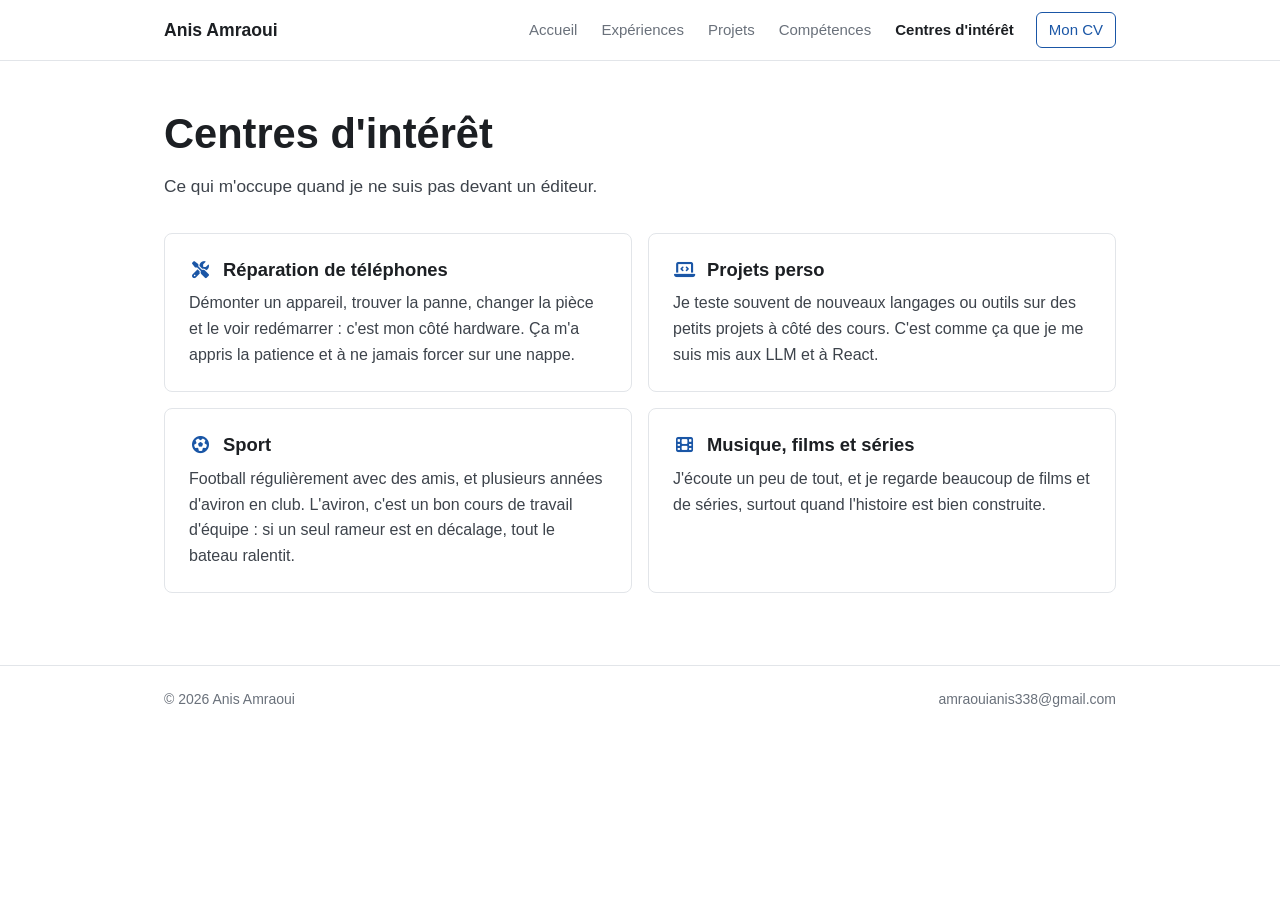
==== commit 407794b7: "nex Portfolio" ====
--- a/centreInterets.html
+++ b/centreInterets.html
@@ -5,9 +5,6 @@
   <meta name="viewport" content="width=device-width, initial-scale=1.0">
   <title>Centres d'intérêt — Anis Amraoui</title>
   <meta name="description" content="Ce qui occupe Anis Amraoui en dehors du code.">
-  <link rel="preconnect" href="https://fonts.googleapis.com">
-  <link rel="preconnect" href="https://fonts.gstatic.com" crossorigin>
-  <link href="https://fonts.googleapis.com/css2?family=Bricolage+Grotesque:opsz,wght@12..96,400;12..96,500;12..96,700;12..96,800&family=Instrument+Serif:ital@0;1&family=JetBrains+Mono:wght@400;600&display=swap" rel="stylesheet">
   <link rel="stylesheet" href="https://cdnjs.cloudflare.com/ajax/libs/font-awesome/6.5.2/css/all.min.css">
   <link rel="stylesheet" href="css/main.css">
 </head>
@@ -30,7 +27,6 @@
   <main>
     <section class="page-head">
       <div class="container">
-        <p class="eyebrow">En dehors du code</p>
         <h1>Centres d'intérêt</h1>
         <p class="lead">Ce qui m'occupe quand je ne suis pas devant un éditeur.</p>
       </div>
--- a/css/main.css
+++ b/css/main.css
@@ -1,33 +1,25 @@
-/* ==========================================================
-   Anis Amraoui — portfolio
-   DA : éditorial sombre, papier sur encre, accent vermillon
-   ========================================================== */
+/* Portfolio - Anis Amraoui */
 
 :root {
-  --bg: #0e0d0b;
-  --surface: #151411;
-  --surface-2: #1d1b17;
-  --ink: #efe9dc;
-  --ink-2: #c9c2b2;
-  --muted: #8a8374;
-  --line: #2b2823;
-  --line-strong: #4a453c;
-  --accent: #ff5b2e;
-  --accent-ink: #0e0d0b;
-  --accent-soft: rgba(255, 91, 46, .12);
-  --ok: #c6f24e;
-  --ok-soft: rgba(198, 242, 78, .1);
-  --radius: 0px;
-  --max: 1120px;
-  --font: "Bricolage Grotesque", system-ui, -apple-system, "Segoe UI", sans-serif;
-  --serif: "Instrument Serif", Georgia, "Times New Roman", serif;
-  --mono: "JetBrains Mono", ui-monospace, "SF Mono", Menlo, monospace;
+  --bg: #ffffff;
+  --surface: #ffffff;
+  --surface-2: #f5f6f8;
+  --ink: #1c1f23;
+  --ink-2: #3d434b;
+  --muted: #6a717b;
+  --line: #e2e5e9;
+  --line-strong: #c9ced5;
+  --accent: #1a56a6;
+  --accent-dark: #123f7c;
+  --accent-soft: #eaf1fa;
+  --radius: 8px;
+  --max: 1000px;
+  --font: -apple-system, BlinkMacSystemFont, "Segoe UI", Roboto, Helvetica, Arial, sans-serif;
+  --mono: ui-monospace, "SF Mono", Menlo, Consolas, monospace;
 }
 
 *, *::before, *::after { box-sizing: border-box; }
 * { margin: 0; padding: 0; }
-
-html { scroll-behavior: smooth; }
 
 body {
   font-family: var(--font);
@@ -35,22 +27,7 @@
   color: var(--ink);
   line-height: 1.6;
   font-size: 16px;
-  -webkit-font-smoothing: antialiased;
-  position: relative;
-}
-
-/* grain léger */
-body::before {
-  content: "";
-  position: fixed;
-  inset: 0;
-  pointer-events: none;
-  z-index: 100;
-  opacity: .06;
-  background-image: url("data:image/svg+xml,%3Csvg xmlns='http://www.w3.org/2000/svg' width='160' height='160'%3E%3Cfilter id='n'%3E%3CfeTurbulence type='fractalNoise' baseFrequency='.85' numOctaves='3' stitchTiles='stitch'/%3E%3C/filter%3E%3Crect width='100%25' height='100%25' filter='url(%23n)'/%3E%3C/svg%3E");
-}
-
-::selection { background: var(--accent); color: var(--accent-ink); }
+}
 
 img { max-width: 100%; display: block; }
 a { color: inherit; }
@@ -60,10 +37,10 @@
   width: 100%;
   max-width: var(--max);
   margin: 0 auto;
-  padding: 0 28px;
-}
-
-/* ---------- Header ---------- */
+  padding: 0 24px;
+}
+
+/* ---------- En-tête ---------- */
 
 .site-header {
   position: sticky;
@@ -77,51 +54,46 @@
   display: flex;
   align-items: center;
   justify-content: space-between;
-  height: 68px;
+  height: 60px;
 }
 
 .brand {
-  font-family: var(--serif);
-  font-size: 1.6rem;
-  line-height: 1;
+  font-weight: 700;
+  font-size: 1.1rem;
   text-decoration: none;
-  letter-spacing: -.01em;
-}
-.brand:hover { color: var(--accent); }
-
-.nav { display: flex; align-items: center; gap: 2px; }
+}
+
+.nav { display: flex; align-items: center; gap: 4px; }
 
 .nav a {
   text-decoration: none;
   color: var(--muted);
-  font-family: var(--mono);
-  font-size: 12.5px;
-  text-transform: uppercase;
-  letter-spacing: .06em;
-  padding: 8px 12px;
-  transition: color .15s;
-}
-
-.nav a:hover { color: var(--ink); }
-.nav a[aria-current="page"] { color: var(--ink); }
-.nav a[aria-current="page"]::before { content: "● "; color: var(--accent); font-size: 9px; vertical-align: 2px; }
+  font-size: 15px;
+  padding: 6px 10px;
+  border-radius: 6px;
+}
+
+.nav a:hover { color: var(--ink); background: var(--surface-2); }
+.nav a[aria-current="page"] { color: var(--ink); font-weight: 600; }
 
 .nav .nav-cta {
-  margin-left: 12px;
-  color: var(--accent-ink);
-  background: var(--accent);
-  font-weight: 600;
-}
-.nav .nav-cta:hover { background: var(--ink); color: var(--bg); }
+  margin-left: 8px;
+  color: var(--accent);
+  border: 1px solid var(--accent);
+  padding: 5px 12px;
+}
+.nav .nav-cta:hover { background: var(--accent); color: #fff; }
+.nav .nav-cta[aria-current="page"] { background: var(--accent); color: #fff; }
 
 .nav-toggle {
   display: none;
   background: none;
   border: 1px solid var(--line-strong);
-  width: 42px;
-  height: 42px;
+  border-radius: 6px;
+  width: 40px;
+  height: 40px;
   color: var(--ink);
-  font-size: 18px;
+  font-size: 17px;
   cursor: pointer;
 }
 
@@ -129,167 +101,128 @@
   .nav-toggle { display: grid; place-items: center; }
   .nav {
     position: absolute;
-    top: 68px;
+    top: 60px;
     left: 0;
     right: 0;
     flex-direction: column;
     align-items: stretch;
     gap: 0;
-    padding: 8px 16px 20px;
+    padding: 8px 16px 16px;
     background: var(--bg);
     border-bottom: 1px solid var(--line);
     display: none;
   }
   .nav.open { display: flex; }
-  .nav a { padding: 14px 4px; border-bottom: 1px solid var(--line); font-size: 13px; }
-  .nav .nav-cta { margin: 14px 0 0; text-align: center; border-bottom: 0; }
-}
-
-/* ---------- Typo & sections ---------- */
-
-main { padding-bottom: 56px; counter-reset: section; }
-
-.page-head { padding: 80px 0 40px; border-bottom: 1px solid var(--line); margin-bottom: 40px; }
-
-.eyebrow {
-  font-family: var(--mono);
-  font-size: 12px;
-  letter-spacing: .12em;
-  text-transform: uppercase;
+  .nav a { padding: 12px 8px; }
+  .nav .nav-cta { margin: 10px 0 0; text-align: center; padding: 10px; }
+}
+
+/* ---------- Titres et sections ---------- */
+
+main { padding-bottom: 40px; }
+
+.page-head { padding: 48px 0 24px; }
+
+h1 {
+  font-size: clamp(1.9rem, 4.5vw, 2.6rem);
+  line-height: 1.2;
+  font-weight: 700;
+}
+
+h2 {
+  font-size: 1.5rem;
+  line-height: 1.3;
+  font-weight: 700;
+}
+
+h3 {
+  font-size: 1.15rem;
+  line-height: 1.35;
+  font-weight: 600;
+}
+
+.lead {
+  font-size: 1.08rem;
+  color: var(--ink-2);
+  max-width: 65ch;
+  margin-top: 14px;
+}
+
+.section { padding: 32px 0; }
+
+.section-head {
+  display: flex;
+  align-items: baseline;
+  justify-content: space-between;
+  gap: 12px;
+  margin-bottom: 18px;
+  flex-wrap: wrap;
+}
+
+.section-head p { color: var(--muted); max-width: 65ch; margin-top: 4px; }
+
+.link-arrow {
+  font-size: 15px;
   color: var(--accent);
-  margin-bottom: 14px;
-}
-
-.section-head .eyebrow::before {
-  counter-increment: section;
-  content: counter(section, decimal-leading-zero) " / ";
-  color: var(--muted);
-}
-
-h1 {
-  font-family: var(--serif);
-  font-weight: 400;
-  font-size: clamp(2.6rem, 7vw, 5.2rem);
-  line-height: .98;
-  letter-spacing: -.02em;
-}
-
-h2 {
-  font-family: var(--serif);
-  font-weight: 400;
-  font-size: clamp(2rem, 4vw, 2.9rem);
-  line-height: 1.05;
-  letter-spacing: -.01em;
-}
-
-h3 {
-  font-size: 1.2rem;
-  letter-spacing: -.015em;
-  line-height: 1.25;
-  font-weight: 700;
-}
-
-.lead {
-  font-size: 1.15rem;
-  color: var(--ink-2);
-  max-width: 60ch;
-  margin-top: 22px;
-}
-
-.section { padding: 48px 0; }
-
-.section-head {
-  display: flex;
-  align-items: end;
-  justify-content: space-between;
-  gap: 16px;
-  margin-bottom: 28px;
-  padding-bottom: 18px;
-  border-bottom: 1px solid var(--line);
-  flex-wrap: wrap;
-}
-
-.section-head p { color: var(--muted); max-width: 60ch; margin-top: 6px; }
-
-.link-arrow {
-  font-family: var(--mono);
-  font-size: 12.5px;
-  text-transform: uppercase;
-  letter-spacing: .06em;
-  color: var(--ink);
   text-decoration: none;
   white-space: nowrap;
-  border-bottom: 1px solid var(--accent);
-  padding-bottom: 2px;
-}
-.link-arrow:hover { color: var(--accent); }
-
-/* ---------- Buttons & chips ---------- */
+}
+.link-arrow:hover { text-decoration: underline; }
+
+/* ---------- Boutons et étiquettes ---------- */
 
 .btn {
   display: inline-flex;
   align-items: center;
-  gap: 10px;
-  padding: 14px 22px;
-  font-family: var(--mono);
-  font-size: 13px;
+  gap: 8px;
+  padding: 10px 18px;
+  font-family: inherit;
+  font-size: 15px;
   font-weight: 600;
-  text-transform: uppercase;
-  letter-spacing: .05em;
   text-decoration: none;
   border: 1px solid transparent;
+  border-radius: 6px;
   cursor: pointer;
-  transition: background .15s, color .15s, border-color .15s, transform .15s;
-}
-.btn-primary { background: var(--accent); color: var(--accent-ink); }
-.btn-primary:hover { background: var(--ink); transform: translate(-3px, -3px); box-shadow: 3px 3px 0 var(--accent); }
-.btn-ghost { border-color: var(--line-strong); color: var(--ink); background: transparent; }
-.btn-ghost:hover { border-color: var(--ink); }
-
-.btn-row { display: flex; gap: 12px; flex-wrap: wrap; margin-top: 34px; }
+}
+.btn-primary { background: var(--accent); color: #fff; }
+.btn-primary:hover { background: var(--accent-dark); }
+.btn-ghost { border-color: var(--line-strong); color: var(--ink); background: var(--bg); }
+.btn-ghost:hover { background: var(--surface-2); }
+
+.btn-row { display: flex; gap: 10px; flex-wrap: wrap; margin-top: 24px; }
 
 .chips { display: flex; flex-wrap: wrap; gap: 6px; }
 
 .chip {
-  font-family: var(--mono);
-  font-size: 11.5px;
-  padding: 3px 8px;
+  font-size: 13px;
+  padding: 2px 9px;
   color: var(--ink-2);
-  border: 1px solid var(--line-strong);
+  background: var(--surface-2);
+  border-radius: 4px;
   white-space: nowrap;
 }
 
 .badge {
-  display: inline-flex;
-  align-items: center;
-  gap: 10px;
-  font-family: var(--mono);
-  font-size: 12px;
-  text-transform: uppercase;
-  letter-spacing: .06em;
-  padding: 6px 12px;
-  border: 1px solid var(--ok);
-  color: var(--ok);
-}
-.badge::before {
-  content: "";
-  width: 7px;
-  height: 7px;
-  background: currentColor;
-  animation: blink 1.6s steps(2, start) infinite;
-}
-@keyframes blink { to { visibility: hidden; } }
-
-/* ---------- Cards ---------- */
+  display: inline-block;
+  font-size: 14px;
+  font-weight: 600;
+  padding: 4px 10px;
+  border-radius: 4px;
+  background: var(--accent-soft);
+  color: var(--accent-dark);
+}
+
+/* ---------- Cartes ---------- */
 
 .card {
   background: var(--surface);
   border: 1px solid var(--line);
-  padding: 28px;
+  border-radius: var(--radius);
+  padding: 24px;
   position: relative;
 }
 
-.grid { display: grid; gap: 20px; }
+.grid { display: grid; gap: 16px; }
 .grid-2 { grid-template-columns: repeat(2, minmax(0, 1fr)); }
 .grid-3 { grid-template-columns: repeat(3, minmax(0, 1fr)); }
 
@@ -297,323 +230,201 @@
   .grid-2, .grid-3 { grid-template-columns: 1fr; }
 }
 
-/* ---------- Hero ---------- */
-
-.hero { padding: 72px 0 56px; }
+/* ---------- Accueil ---------- */
+
+.hero { padding: 56px 0 32px; }
 
 .hero-grid {
   display: grid;
-  grid-template-columns: 1.7fr 1fr;
-  gap: 56px;
-  align-items: center;
-}
-
-.hero h1 { margin-top: 26px; }
-.hero h1 span { font-style: italic; color: var(--accent); }
-
-.hero-photo {
-  position: relative;
-  justify-self: end;
+  grid-template-columns: 1fr 240px;
+  gap: 48px;
+  align-items: center;
+}
+
+.hero h1 { margin-top: 16px; }
+.hero h1 span { color: var(--muted); font-weight: 400; }
+
+.hero-photo { width: 100%; }
+
+.hero-photo img {
   width: 100%;
-  max-width: 300px;
-}
-
-.hero-photo::before {
-  content: "";
-  position: absolute;
-  inset: 0;
-  transform: translate(14px, 14px);
-  border: 1px solid var(--accent);
-}
-
-.hero-photo img {
-  position: relative;
-  width: 100%;
-  aspect-ratio: 9 / 10;
+  aspect-ratio: 1 / 1;
   object-fit: cover;
   object-position: center 30%;
-  filter: grayscale(1) contrast(1.08);
-  transition: filter .4s;
-}
-.hero-photo:hover img { filter: none; }
-
-.hero-photo figcaption {
-  position: absolute;
-  left: -28px;
-  bottom: 22px;
-  background: var(--ink);
-  color: var(--bg);
-  padding: 10px 14px;
-  font-size: 13.5px;
-  line-height: 1.35;
-}
-.hero-photo figcaption strong {
-  display: block;
-  font-family: var(--mono);
-  font-size: 10.5px;
-  text-transform: uppercase;
-  letter-spacing: .08em;
-  font-weight: 600;
-  color: var(--accent);
-}
-.hero-photo figcaption span { font-weight: 600; }
+  border-radius: var(--radius);
+}
 
 .hero-meta {
   display: flex;
   flex-wrap: wrap;
-  gap: 8px 22px;
-  margin-top: 28px;
+  gap: 6px 20px;
+  margin-top: 20px;
   color: var(--muted);
-  font-family: var(--mono);
-  font-size: 12.5px;
-}
-.hero-meta i { color: var(--accent); margin-right: 8px; }
-
-@media (max-width: 900px) {
-  .hero { padding: 40px 0 32px; }
-  .hero-grid { grid-template-columns: 1fr; gap: 40px; }
-  .hero-photo { justify-self: start; max-width: 220px; order: -1; }
-  .hero-photo figcaption { left: auto; right: -40px; }
-}
-
-.stats {
-  display: grid;
-  grid-template-columns: repeat(4, 1fr);
-  border-top: 1px solid var(--line-strong);
-  border-bottom: 1px solid var(--line-strong);
-}
-.stat { padding: 26px 24px 24px 0; border-right: 1px solid var(--line); }
-.stat + .stat { padding-left: 24px; }
-.stat:last-child { border-right: 0; }
-.stat b {
-  display: block;
-  font-weight: 500;
-  font-size: 2.7rem;
-  letter-spacing: -.04em;
-  line-height: 1;
-  color: var(--ink);
-}
-.stat span { color: var(--muted); font-size: 14px; display: block; margin-top: 8px; }
-
-@media (max-width: 900px) {
-  .stats { grid-template-columns: repeat(2, 1fr); }
-  .stat:nth-child(2) { border-right: 0; }
-  .stat:nth-child(3) { padding-left: 0; }
-  .stat:nth-child(-n+2) { border-bottom: 1px solid var(--line); }
-}
-
-/* ---------- Experience timeline ---------- */
-
-.timeline { position: relative; display: grid; gap: 28px; }
+  font-size: 14.5px;
+}
+.hero-meta i { margin-right: 7px; }
+
+@media (max-width: 900px) {
+  .hero { padding: 32px 0 16px; }
+  .hero-grid { grid-template-columns: 1fr; gap: 24px; }
+  .hero-photo { max-width: 150px; order: -1; }
+}
+
+/* ---------- Expériences ---------- */
+
+.timeline { display: grid; gap: 20px; }
 
 .xp {
   display: grid;
-  grid-template-columns: 200px 1fr;
-  gap: 32px;
-}
-
-.xp-side { padding-top: 28px; border-top: 2px solid var(--accent); }
-.xp-date { font-family: var(--mono); font-size: 12.5px; color: var(--muted); }
-.xp-side .xp-date { color: var(--ink); }
-.xp-duration { font-family: var(--serif); font-style: italic; font-size: 1.4rem; color: var(--muted); margin-top: 4px; }
+  grid-template-columns: 170px 1fr;
+  gap: 24px;
+}
+
+.xp-side { padding-top: 26px; }
+.xp-date { font-size: 14px; color: var(--muted); }
+.xp-side .xp-date { color: var(--ink); font-weight: 600; }
+.xp-duration { font-size: 14px; color: var(--muted); }
 
 .xp-head {
   display: flex;
   justify-content: space-between;
-  gap: 16px;
-  align-items: start;
+  gap: 12px;
+  align-items: baseline;
   flex-wrap: wrap;
 }
-.xp .xp-head h3 { font-family: var(--serif); font-weight: 400; font-size: 2rem; letter-spacing: 0; }
-.xp-role { color: var(--accent); font-weight: 500; font-size: 15px; margin-top: 2px; }
-.xp-place { color: var(--muted); font-family: var(--mono); font-size: 12px; }
-
-.xp-body { margin-top: 22px; display: grid; gap: 22px; }
-.xp-body h4 {
-  font-family: var(--mono);
-  font-size: 11.5px;
-  text-transform: uppercase;
-  letter-spacing: .1em;
-  color: var(--muted);
-  font-weight: 400;
-  margin-bottom: 8px;
-}
+.xp .xp-head h3 { font-size: 1.3rem; }
+.xp-role { color: var(--accent); font-weight: 500; font-size: 15px; }
+.xp-place { color: var(--muted); font-size: 14px; }
+
+.xp-body { margin-top: 16px; display: grid; gap: 16px; }
+.xp-body h4 { font-size: 15px; font-weight: 600; margin-bottom: 4px; }
 .xp-body p { color: var(--ink-2); }
 
-.bullets { display: grid; gap: 10px; }
-.bullets li { position: relative; padding-left: 24px; color: var(--ink-2); }
-.bullets li::before {
-  content: "→";
-  position: absolute;
-  left: 0;
-  top: 0;
-  color: var(--accent);
-  font-family: var(--mono);
-  font-size: 13px;
-  line-height: 1.85;
-}
-
-@media (max-width: 900px) {
-  .xp { grid-template-columns: 1fr; gap: 0; }
-  .xp-side { padding: 14px 0; display: flex; gap: 14px; align-items: baseline; }
-  .xp-duration { font-size: 1.1rem; }
+.bullets { display: grid; gap: 6px; list-style: disc; padding-left: 20px; }
+.bullets li { color: var(--ink-2); }
+.bullets li::marker { color: var(--muted); }
+
+@media (max-width: 900px) {
+  .xp { grid-template-columns: 1fr; gap: 8px; }
+  .xp-side { padding: 0; display: flex; gap: 10px; align-items: baseline; }
 }
 
 .compact-list { display: grid; }
 .compact-list li {
   display: grid;
   grid-template-columns: 1fr auto;
-  gap: 4px 16px;
-  padding: 18px 0;
+  gap: 2px 16px;
+  padding: 14px 0;
   border-bottom: 1px solid var(--line);
 }
-.compact-list li:last-child { border-bottom: 0; }
-.compact-list .what { font-weight: 700; }
+.compact-list li:first-child { padding-top: 0; }
+.compact-list li:last-child { border-bottom: 0; padding-bottom: 0; }
+.compact-list .what { font-weight: 600; }
 .compact-list .what span { font-weight: 400; color: var(--muted); }
-.compact-list .when { font-family: var(--mono); font-size: 12.5px; color: var(--muted); }
+.compact-list .when { font-size: 14px; color: var(--muted); }
 .compact-list .desc { grid-column: 1 / -1; color: var(--ink-2); font-size: 15px; }
 
 @media (max-width: 560px) {
   .compact-list li { grid-template-columns: 1fr; }
 }
 
-/* ---------- Projects ---------- */
-
-.filters { display: flex; flex-wrap: wrap; gap: 6px; margin-bottom: 32px; }
+/* ---------- Projets ---------- */
+
+.filters { display: flex; flex-wrap: wrap; gap: 6px; margin-bottom: 20px; }
 
 .filter {
-  font-family: var(--mono);
-  font-size: 12px;
-  text-transform: uppercase;
-  letter-spacing: .05em;
-  padding: 8px 14px;
+  font-family: inherit;
+  font-size: 14px;
+  padding: 5px 14px;
   border: 1px solid var(--line-strong);
-  background: transparent;
+  border-radius: 999px;
+  background: var(--bg);
   color: var(--ink-2);
   cursor: pointer;
 }
-.filter:hover { border-color: var(--ink); color: var(--ink); }
-.filter[aria-pressed="true"] { background: var(--accent); color: var(--accent-ink); border-color: var(--accent); }
-
-.projects { display: grid; gap: 20px; }
+.filter:hover { background: var(--surface-2); }
+.filter[aria-pressed="true"] { background: var(--ink); color: #fff; border-color: var(--ink); }
+
+.projects { display: grid; gap: 16px; }
 
 .project {
   display: grid;
-  grid-template-columns: 1fr 270px;
-  gap: 36px;
-  transition: border-color .2s;
-}
-.project:hover { border-color: var(--line-strong); }
+  grid-template-columns: 1fr 250px;
+  gap: 28px;
+}
 .project[hidden] { display: none; }
 
-.project-top { display: flex; align-items: center; gap: 12px; flex-wrap: wrap; margin-bottom: 12px; }
-.project-year { font-family: var(--mono); font-size: 12.5px; color: var(--muted); }
-.project-kind {
-  font-family: var(--mono);
-  font-size: 11px;
-  text-transform: uppercase;
-  letter-spacing: .06em;
-  padding: 3px 8px;
-  background: var(--accent-soft);
-  color: var(--accent);
-}
-
-.project h3 { font-family: var(--serif); font-weight: 400; font-size: 2rem; letter-spacing: 0; line-height: 1.05; }
-.project h3 a { text-decoration: none; }
-.project h3 a:hover { color: var(--accent); }
-.project .summary { color: var(--ink-2); margin: 14px 0 18px; font-size: 1.05rem; }
+.project-top { display: flex; align-items: center; gap: 10px; flex-wrap: wrap; margin-bottom: 6px; }
+.project-year, .project-kind { font-size: 14px; color: var(--muted); }
+.project-year + .project-kind::before { content: "· "; }
+
+.project h3 { font-size: 1.3rem; }
+.project h3 a { color: var(--accent); text-decoration: none; }
+.project h3 a:hover { text-decoration: underline; }
+.project h3 a i { font-size: .7em; }
+.project .summary { color: var(--ink-2); margin: 8px 0 12px; }
 
 .project-aside {
   border-left: 1px solid var(--line);
-  padding-left: 28px;
-  display: grid;
-  gap: 20px;
+  padding-left: 24px;
+  display: grid;
+  gap: 16px;
   align-content: start;
-}
-.project-aside h4 {
-  font-family: var(--mono);
-  font-size: 11.5px;
-  text-transform: uppercase;
-  letter-spacing: .1em;
+  font-size: 14.5px;
+}
+.project-aside h4, .project-aside dt {
+  font-size: 13px;
+  font-weight: 600;
   color: var(--muted);
-  font-weight: 400;
-  margin-bottom: 10px;
-}
-.project-aside dl { display: grid; gap: 14px; font-size: 14.5px; }
-.project-aside dt {
-  color: var(--muted);
-  font-family: var(--mono);
-  font-size: 11.5px;
-  text-transform: uppercase;
-  letter-spacing: .08em;
-}
-.project-aside dd { color: var(--ink); margin-top: 2px; }
-
-@media (max-width: 900px) {
-  .project { grid-template-columns: 1fr; gap: 22px; }
-  .project-aside { border-left: 0; padding-left: 0; border-top: 1px solid var(--line); padding-top: 20px; }
-}
-
-.mini-project { display: flex; flex-direction: column; text-decoration: none; transition: border-color .2s, background .2s; }
-.mini-project h3 { font-family: var(--serif); font-weight: 400; font-size: 1.75rem; letter-spacing: 0; line-height: 1.05; margin: 14px 0 10px; }
-.mini-project p { color: var(--ink-2); font-size: 15px; margin-bottom: 18px; }
+}
+.project-aside h4 { margin-bottom: 6px; }
+.project-aside dl { display: grid; gap: 12px; }
+.project-aside dd { color: var(--ink-2); }
+
+@media (max-width: 900px) {
+  .project { grid-template-columns: 1fr; gap: 18px; }
+  .project-aside { border-left: 0; padding-left: 0; border-top: 1px solid var(--line); padding-top: 16px; }
+}
+
+.mini-project { display: flex; flex-direction: column; text-decoration: none; }
+.mini-project .project-kind { align-self: start; }
+.mini-project h3 { margin: 4px 0 8px; }
+.mini-project p { color: var(--ink-2); font-size: 15px; margin-bottom: 14px; }
 .mini-project .chips { margin-top: auto; }
-.mini-project::after {
-  content: "↗";
-  position: absolute;
-  top: 22px;
-  right: 24px;
-  font-size: 20px;
-  color: var(--muted);
-  transition: color .2s, transform .2s;
-}
-a.mini-project:hover { border-color: var(--accent); background: var(--surface-2); }
-a.mini-project:hover::after { color: var(--accent); transform: translate(3px, -3px); }
-
-/* ---------- Skills ---------- */
+a.mini-project:hover { border-color: var(--accent); }
+a.mini-project:hover h3 { color: var(--accent); }
+
+/* ---------- Compétences ---------- */
 
 .skill-group h3 {
   display: flex;
   align-items: center;
-  gap: 12px;
-  margin-bottom: 4px;
-  font-family: var(--serif);
-  font-weight: 400;
-  font-size: 1.8rem;
-  letter-spacing: 0;
-}
-.skill-group h3 i { color: var(--accent); font-size: 15px; }
-.skill-group > p { color: var(--muted); font-size: 14.5px; margin-bottom: 16px; }
+  gap: 10px;
+  margin-bottom: 2px;
+}
+.skill-group h3 i { color: var(--muted); font-size: 15px; }
+.skill-group > p { color: var(--muted); font-size: 14.5px; margin-bottom: 12px; }
 
 .skill-table { width: 100%; border-collapse: collapse; font-size: 15px; }
 .skill-table th, .skill-table td {
   text-align: left;
-  padding: 13px 0;
+  padding: 9px 0;
   border-top: 1px solid var(--line);
   vertical-align: top;
 }
-.skill-table th { width: 34%; font-weight: 700; padding-right: 16px; }
+.skill-table th { width: 36%; font-weight: 600; padding-right: 14px; }
 .skill-table td { color: var(--ink-2); }
 
-.level { display: block; font-weight: 400; color: var(--accent); font-size: 11px; font-family: var(--mono); text-transform: uppercase; letter-spacing: .06em; margin-top: 3px; }
-
-.soft { display: grid; gap: 4px; }
-.soft b { font-weight: 700; }
-.soft span { color: var(--ink-2); font-size: 15px; }
-
-/* ---------- Interests ---------- */
-
-.interest i {
-  width: 44px;
-  height: 44px;
-  display: grid;
-  place-items: center;
-  border: 1px solid var(--accent);
-  color: var(--accent);
-  margin-bottom: 18px;
-}
-.interest h3 { font-family: var(--serif); font-weight: 400; font-size: 1.8rem; letter-spacing: 0; }
-.interest p { color: var(--ink-2); margin-top: 8px; }
+.level { display: block; font-weight: 400; color: var(--muted); font-size: 13px; }
+
+.soft b { display: block; font-weight: 600; color: var(--ink); }
+.soft span { font-size: 15px; }
+
+/* ---------- Centres d'intérêt ---------- */
+
+.interest { display: grid; grid-template-columns: auto 1fr; column-gap: 12px; align-items: baseline; align-content: start; }
+.interest i { color: var(--accent); font-size: 17px; width: 22px; text-align: center; }
+.interest p { grid-column: 1 / -1; color: var(--ink-2); margin-top: 8px; }
 
 /* ---------- CV ---------- */
 
@@ -622,72 +433,58 @@
   height: 80vh;
   min-height: 600px;
   border: 1px solid var(--line-strong);
-  background: var(--surface);
-}
-
-/* ---------- Contact & footer ---------- */
+  border-radius: var(--radius);
+  background: var(--surface-2);
+}
+
+/* ---------- Contact et pied de page ---------- */
 
 .contact-card {
   display: grid;
   grid-template-columns: 1.2fr 1fr;
-  gap: 40px;
-  align-items: center;
-  padding: 48px;
-  background: var(--accent);
-  border-color: var(--accent);
-  color: var(--accent-ink);
-}
-.contact-card .eyebrow { color: var(--accent-ink); opacity: .7; }
-.contact-card h2 { font-size: clamp(2.2rem, 4.5vw, 3.4rem); }
-.contact-card p { color: var(--accent-ink); margin-top: 14px; opacity: .85; }
-
-.contact-links { display: grid; gap: 0; border-top: 1px solid rgba(14, 13, 11, .35); }
+  gap: 32px;
+  align-items: center;
+  padding: 32px;
+  background: var(--surface-2);
+}
+.contact-card p { color: var(--ink-2); margin-top: 8px; }
+
+.contact-links { display: grid; gap: 10px; }
 .contact-links a {
   display: flex;
   align-items: center;
-  gap: 14px;
-  padding: 15px 4px;
-  border-bottom: 1px solid rgba(14, 13, 11, .35);
+  gap: 10px;
+  color: var(--accent);
   text-decoration: none;
-  font-weight: 500;
-  font-size: 15px;
   overflow-wrap: anywhere;
-  transition: padding .2s;
-}
-.contact-links a:hover { padding-left: 14px; }
-.contact-links i { width: 18px; text-align: center; }
-
-@media (max-width: 900px) {
-  .contact-card { grid-template-columns: 1fr; padding: 28px 22px; }
+}
+.contact-links a:hover { text-decoration: underline; }
+.contact-links i { width: 18px; text-align: center; color: var(--muted); }
+
+@media (max-width: 900px) {
+  .contact-card { grid-template-columns: 1fr; padding: 24px 20px; gap: 20px; }
 }
 
 .site-footer {
   border-top: 1px solid var(--line);
-  padding: 30px 0;
+  padding: 22px 0;
   color: var(--muted);
-  font-family: var(--mono);
-  font-size: 12.5px;
-}
-.site-footer .container { display: flex; justify-content: space-between; gap: 16px; flex-wrap: wrap; }
+  font-size: 14px;
+}
+.site-footer .container { display: flex; justify-content: space-between; gap: 12px; flex-wrap: wrap; }
 .site-footer a { text-decoration: none; }
-.site-footer a:hover { color: var(--accent); }
+.site-footer a:hover { text-decoration: underline; }
 
 @media (max-width: 560px) {
   .container { padding: 0 16px; }
-  .card { padding: 22px 18px; }
-  .page-head { padding: 48px 0 28px; margin-bottom: 24px; }
-  .stat b { font-size: 2.3rem; }
-}
-
-@media (prefers-reduced-motion: reduce) {
-  html { scroll-behavior: auto; }
-  * { transition: none !important; animation: none !important; }
+  .card { padding: 18px 16px; }
+  .page-head { padding: 32px 0 16px; }
 }
 
 code {
   font-family: var(--mono);
-  font-size: .86em;
-  padding: 1px 6px;
-  color: var(--accent);
-  background: var(--accent-soft);
-}
+  font-size: .88em;
+  padding: 1px 5px;
+  border-radius: 4px;
+  background: var(--surface-2);
+}
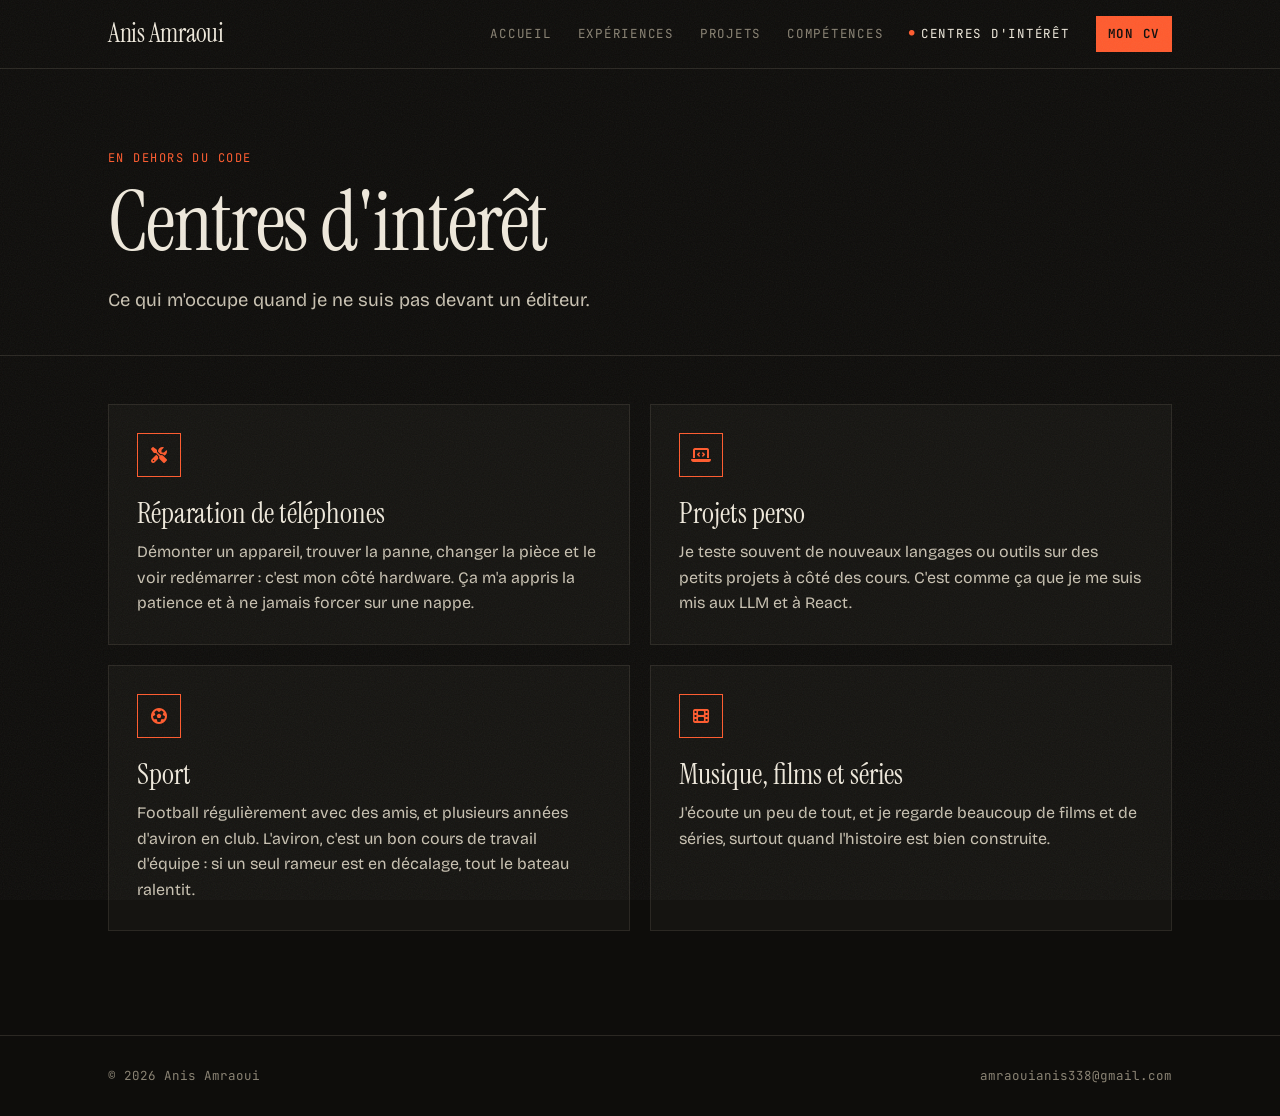
==== commit 5b653a93: "Retour à l'ancienne version" ====
--- a/centreInterets.html
+++ b/centreInterets.html
@@ -5,6 +5,9 @@
   <meta name="viewport" content="width=device-width, initial-scale=1.0">
   <title>Centres d'intérêt — Anis Amraoui</title>
   <meta name="description" content="Ce qui occupe Anis Amraoui en dehors du code.">
+  <link rel="preconnect" href="https://fonts.googleapis.com">
+  <link rel="preconnect" href="https://fonts.gstatic.com" crossorigin>
+  <link href="https://fonts.googleapis.com/css2?family=Bricolage+Grotesque:opsz,wght@12..96,400;12..96,500;12..96,700;12..96,800&family=Instrument+Serif:ital@0;1&family=JetBrains+Mono:wght@400;600&display=swap" rel="stylesheet">
   <link rel="stylesheet" href="https://cdnjs.cloudflare.com/ajax/libs/font-awesome/6.5.2/css/all.min.css">
   <link rel="stylesheet" href="css/main.css">
 </head>
@@ -27,6 +30,7 @@
   <main>
     <section class="page-head">
       <div class="container">
+        <p class="eyebrow">En dehors du code</p>
         <h1>Centres d'intérêt</h1>
         <p class="lead">Ce qui m'occupe quand je ne suis pas devant un éditeur.</p>
       </div>
--- a/css/main.css
+++ b/css/main.css
@@ -1,25 +1,33 @@
-/* Portfolio - Anis Amraoui */
+/* ==========================================================
+   Anis Amraoui — portfolio
+   DA : éditorial sombre, papier sur encre, accent vermillon
+   ========================================================== */
 
 :root {
-  --bg: #ffffff;
-  --surface: #ffffff;
-  --surface-2: #f5f6f8;
-  --ink: #1c1f23;
-  --ink-2: #3d434b;
-  --muted: #6a717b;
-  --line: #e2e5e9;
-  --line-strong: #c9ced5;
-  --accent: #1a56a6;
-  --accent-dark: #123f7c;
-  --accent-soft: #eaf1fa;
-  --radius: 8px;
-  --max: 1000px;
-  --font: -apple-system, BlinkMacSystemFont, "Segoe UI", Roboto, Helvetica, Arial, sans-serif;
-  --mono: ui-monospace, "SF Mono", Menlo, Consolas, monospace;
+  --bg: #0e0d0b;
+  --surface: #151411;
+  --surface-2: #1d1b17;
+  --ink: #efe9dc;
+  --ink-2: #c9c2b2;
+  --muted: #8a8374;
+  --line: #2b2823;
+  --line-strong: #4a453c;
+  --accent: #ff5b2e;
+  --accent-ink: #0e0d0b;
+  --accent-soft: rgba(255, 91, 46, .12);
+  --ok: #c6f24e;
+  --ok-soft: rgba(198, 242, 78, .1);
+  --radius: 0px;
+  --max: 1120px;
+  --font: "Bricolage Grotesque", system-ui, -apple-system, "Segoe UI", sans-serif;
+  --serif: "Instrument Serif", Georgia, "Times New Roman", serif;
+  --mono: "JetBrains Mono", ui-monospace, "SF Mono", Menlo, monospace;
 }
 
 *, *::before, *::after { box-sizing: border-box; }
 * { margin: 0; padding: 0; }
+
+html { scroll-behavior: smooth; }
 
 body {
   font-family: var(--font);
@@ -27,7 +35,22 @@
   color: var(--ink);
   line-height: 1.6;
   font-size: 16px;
-}
+  -webkit-font-smoothing: antialiased;
+  position: relative;
+}
+
+/* grain léger */
+body::before {
+  content: "";
+  position: fixed;
+  inset: 0;
+  pointer-events: none;
+  z-index: 100;
+  opacity: .06;
+  background-image: url("data:image/svg+xml,%3Csvg xmlns='http://www.w3.org/2000/svg' width='160' height='160'%3E%3Cfilter id='n'%3E%3CfeTurbulence type='fractalNoise' baseFrequency='.85' numOctaves='3' stitchTiles='stitch'/%3E%3C/filter%3E%3Crect width='100%25' height='100%25' filter='url(%23n)'/%3E%3C/svg%3E");
+}
+
+::selection { background: var(--accent); color: var(--accent-ink); }
 
 img { max-width: 100%; display: block; }
 a { color: inherit; }
@@ -37,10 +60,10 @@
   width: 100%;
   max-width: var(--max);
   margin: 0 auto;
-  padding: 0 24px;
-}
-
-/* ---------- En-tête ---------- */
+  padding: 0 28px;
+}
+
+/* ---------- Header ---------- */
 
 .site-header {
   position: sticky;
@@ -54,46 +77,51 @@
   display: flex;
   align-items: center;
   justify-content: space-between;
-  height: 60px;
+  height: 68px;
 }
 
 .brand {
-  font-weight: 700;
-  font-size: 1.1rem;
+  font-family: var(--serif);
+  font-size: 1.6rem;
+  line-height: 1;
   text-decoration: none;
-}
-
-.nav { display: flex; align-items: center; gap: 4px; }
+  letter-spacing: -.01em;
+}
+.brand:hover { color: var(--accent); }
+
+.nav { display: flex; align-items: center; gap: 2px; }
 
 .nav a {
   text-decoration: none;
   color: var(--muted);
-  font-size: 15px;
-  padding: 6px 10px;
-  border-radius: 6px;
-}
-
-.nav a:hover { color: var(--ink); background: var(--surface-2); }
-.nav a[aria-current="page"] { color: var(--ink); font-weight: 600; }
+  font-family: var(--mono);
+  font-size: 12.5px;
+  text-transform: uppercase;
+  letter-spacing: .06em;
+  padding: 8px 12px;
+  transition: color .15s;
+}
+
+.nav a:hover { color: var(--ink); }
+.nav a[aria-current="page"] { color: var(--ink); }
+.nav a[aria-current="page"]::before { content: "● "; color: var(--accent); font-size: 9px; vertical-align: 2px; }
 
 .nav .nav-cta {
-  margin-left: 8px;
-  color: var(--accent);
-  border: 1px solid var(--accent);
-  padding: 5px 12px;
-}
-.nav .nav-cta:hover { background: var(--accent); color: #fff; }
-.nav .nav-cta[aria-current="page"] { background: var(--accent); color: #fff; }
+  margin-left: 12px;
+  color: var(--accent-ink);
+  background: var(--accent);
+  font-weight: 600;
+}
+.nav .nav-cta:hover { background: var(--ink); color: var(--bg); }
 
 .nav-toggle {
   display: none;
   background: none;
   border: 1px solid var(--line-strong);
-  border-radius: 6px;
-  width: 40px;
-  height: 40px;
+  width: 42px;
+  height: 42px;
   color: var(--ink);
-  font-size: 17px;
+  font-size: 18px;
   cursor: pointer;
 }
 
@@ -101,128 +129,167 @@
   .nav-toggle { display: grid; place-items: center; }
   .nav {
     position: absolute;
-    top: 60px;
+    top: 68px;
     left: 0;
     right: 0;
     flex-direction: column;
     align-items: stretch;
     gap: 0;
-    padding: 8px 16px 16px;
+    padding: 8px 16px 20px;
     background: var(--bg);
     border-bottom: 1px solid var(--line);
     display: none;
   }
   .nav.open { display: flex; }
-  .nav a { padding: 12px 8px; }
-  .nav .nav-cta { margin: 10px 0 0; text-align: center; padding: 10px; }
-}
-
-/* ---------- Titres et sections ---------- */
-
-main { padding-bottom: 40px; }
-
-.page-head { padding: 48px 0 24px; }
+  .nav a { padding: 14px 4px; border-bottom: 1px solid var(--line); font-size: 13px; }
+  .nav .nav-cta { margin: 14px 0 0; text-align: center; border-bottom: 0; }
+}
+
+/* ---------- Typo & sections ---------- */
+
+main { padding-bottom: 56px; counter-reset: section; }
+
+.page-head { padding: 80px 0 40px; border-bottom: 1px solid var(--line); margin-bottom: 40px; }
+
+.eyebrow {
+  font-family: var(--mono);
+  font-size: 12px;
+  letter-spacing: .12em;
+  text-transform: uppercase;
+  color: var(--accent);
+  margin-bottom: 14px;
+}
+
+.section-head .eyebrow::before {
+  counter-increment: section;
+  content: counter(section, decimal-leading-zero) " / ";
+  color: var(--muted);
+}
 
 h1 {
-  font-size: clamp(1.9rem, 4.5vw, 2.6rem);
-  line-height: 1.2;
+  font-family: var(--serif);
+  font-weight: 400;
+  font-size: clamp(2.6rem, 7vw, 5.2rem);
+  line-height: .98;
+  letter-spacing: -.02em;
+}
+
+h2 {
+  font-family: var(--serif);
+  font-weight: 400;
+  font-size: clamp(2rem, 4vw, 2.9rem);
+  line-height: 1.05;
+  letter-spacing: -.01em;
+}
+
+h3 {
+  font-size: 1.2rem;
+  letter-spacing: -.015em;
+  line-height: 1.25;
   font-weight: 700;
 }
 
-h2 {
-  font-size: 1.5rem;
-  line-height: 1.3;
-  font-weight: 700;
-}
-
-h3 {
+.lead {
   font-size: 1.15rem;
-  line-height: 1.35;
-  font-weight: 600;
-}
-
-.lead {
-  font-size: 1.08rem;
   color: var(--ink-2);
-  max-width: 65ch;
-  margin-top: 14px;
-}
-
-.section { padding: 32px 0; }
+  max-width: 60ch;
+  margin-top: 22px;
+}
+
+.section { padding: 48px 0; }
 
 .section-head {
   display: flex;
-  align-items: baseline;
+  align-items: end;
   justify-content: space-between;
-  gap: 12px;
-  margin-bottom: 18px;
+  gap: 16px;
+  margin-bottom: 28px;
+  padding-bottom: 18px;
+  border-bottom: 1px solid var(--line);
   flex-wrap: wrap;
 }
 
-.section-head p { color: var(--muted); max-width: 65ch; margin-top: 4px; }
+.section-head p { color: var(--muted); max-width: 60ch; margin-top: 6px; }
 
 .link-arrow {
-  font-size: 15px;
-  color: var(--accent);
+  font-family: var(--mono);
+  font-size: 12.5px;
+  text-transform: uppercase;
+  letter-spacing: .06em;
+  color: var(--ink);
   text-decoration: none;
   white-space: nowrap;
-}
-.link-arrow:hover { text-decoration: underline; }
-
-/* ---------- Boutons et étiquettes ---------- */
+  border-bottom: 1px solid var(--accent);
+  padding-bottom: 2px;
+}
+.link-arrow:hover { color: var(--accent); }
+
+/* ---------- Buttons & chips ---------- */
 
 .btn {
   display: inline-flex;
   align-items: center;
-  gap: 8px;
-  padding: 10px 18px;
-  font-family: inherit;
-  font-size: 15px;
+  gap: 10px;
+  padding: 14px 22px;
+  font-family: var(--mono);
+  font-size: 13px;
   font-weight: 600;
+  text-transform: uppercase;
+  letter-spacing: .05em;
   text-decoration: none;
   border: 1px solid transparent;
-  border-radius: 6px;
   cursor: pointer;
-}
-.btn-primary { background: var(--accent); color: #fff; }
-.btn-primary:hover { background: var(--accent-dark); }
-.btn-ghost { border-color: var(--line-strong); color: var(--ink); background: var(--bg); }
-.btn-ghost:hover { background: var(--surface-2); }
-
-.btn-row { display: flex; gap: 10px; flex-wrap: wrap; margin-top: 24px; }
+  transition: background .15s, color .15s, border-color .15s, transform .15s;
+}
+.btn-primary { background: var(--accent); color: var(--accent-ink); }
+.btn-primary:hover { background: var(--ink); transform: translate(-3px, -3px); box-shadow: 3px 3px 0 var(--accent); }
+.btn-ghost { border-color: var(--line-strong); color: var(--ink); background: transparent; }
+.btn-ghost:hover { border-color: var(--ink); }
+
+.btn-row { display: flex; gap: 12px; flex-wrap: wrap; margin-top: 34px; }
 
 .chips { display: flex; flex-wrap: wrap; gap: 6px; }
 
 .chip {
-  font-size: 13px;
-  padding: 2px 9px;
+  font-family: var(--mono);
+  font-size: 11.5px;
+  padding: 3px 8px;
   color: var(--ink-2);
-  background: var(--surface-2);
-  border-radius: 4px;
+  border: 1px solid var(--line-strong);
   white-space: nowrap;
 }
 
 .badge {
-  display: inline-block;
-  font-size: 14px;
-  font-weight: 600;
-  padding: 4px 10px;
-  border-radius: 4px;
-  background: var(--accent-soft);
-  color: var(--accent-dark);
-}
-
-/* ---------- Cartes ---------- */
+  display: inline-flex;
+  align-items: center;
+  gap: 10px;
+  font-family: var(--mono);
+  font-size: 12px;
+  text-transform: uppercase;
+  letter-spacing: .06em;
+  padding: 6px 12px;
+  border: 1px solid var(--ok);
+  color: var(--ok);
+}
+.badge::before {
+  content: "";
+  width: 7px;
+  height: 7px;
+  background: currentColor;
+  animation: blink 1.6s steps(2, start) infinite;
+}
+@keyframes blink { to { visibility: hidden; } }
+
+/* ---------- Cards ---------- */
 
 .card {
   background: var(--surface);
   border: 1px solid var(--line);
-  border-radius: var(--radius);
-  padding: 24px;
+  padding: 28px;
   position: relative;
 }
 
-.grid { display: grid; gap: 16px; }
+.grid { display: grid; gap: 20px; }
 .grid-2 { grid-template-columns: repeat(2, minmax(0, 1fr)); }
 .grid-3 { grid-template-columns: repeat(3, minmax(0, 1fr)); }
 
@@ -230,201 +297,323 @@
   .grid-2, .grid-3 { grid-template-columns: 1fr; }
 }
 
-/* ---------- Accueil ---------- */
-
-.hero { padding: 56px 0 32px; }
+/* ---------- Hero ---------- */
+
+.hero { padding: 72px 0 56px; }
 
 .hero-grid {
   display: grid;
-  grid-template-columns: 1fr 240px;
-  gap: 48px;
+  grid-template-columns: 1.7fr 1fr;
+  gap: 56px;
   align-items: center;
 }
 
-.hero h1 { margin-top: 16px; }
-.hero h1 span { color: var(--muted); font-weight: 400; }
-
-.hero-photo { width: 100%; }
+.hero h1 { margin-top: 26px; }
+.hero h1 span { font-style: italic; color: var(--accent); }
+
+.hero-photo {
+  position: relative;
+  justify-self: end;
+  width: 100%;
+  max-width: 300px;
+}
+
+.hero-photo::before {
+  content: "";
+  position: absolute;
+  inset: 0;
+  transform: translate(14px, 14px);
+  border: 1px solid var(--accent);
+}
 
 .hero-photo img {
+  position: relative;
   width: 100%;
-  aspect-ratio: 1 / 1;
+  aspect-ratio: 9 / 10;
   object-fit: cover;
   object-position: center 30%;
-  border-radius: var(--radius);
-}
+  filter: grayscale(1) contrast(1.08);
+  transition: filter .4s;
+}
+.hero-photo:hover img { filter: none; }
+
+.hero-photo figcaption {
+  position: absolute;
+  left: -28px;
+  bottom: 22px;
+  background: var(--ink);
+  color: var(--bg);
+  padding: 10px 14px;
+  font-size: 13.5px;
+  line-height: 1.35;
+}
+.hero-photo figcaption strong {
+  display: block;
+  font-family: var(--mono);
+  font-size: 10.5px;
+  text-transform: uppercase;
+  letter-spacing: .08em;
+  font-weight: 600;
+  color: var(--accent);
+}
+.hero-photo figcaption span { font-weight: 600; }
 
 .hero-meta {
   display: flex;
   flex-wrap: wrap;
-  gap: 6px 20px;
-  margin-top: 20px;
-  color: var(--muted);
-  font-size: 14.5px;
-}
-.hero-meta i { margin-right: 7px; }
+  gap: 8px 22px;
+  margin-top: 28px;
+  color: var(--muted);
+  font-family: var(--mono);
+  font-size: 12.5px;
+}
+.hero-meta i { color: var(--accent); margin-right: 8px; }
 
 @media (max-width: 900px) {
-  .hero { padding: 32px 0 16px; }
-  .hero-grid { grid-template-columns: 1fr; gap: 24px; }
-  .hero-photo { max-width: 150px; order: -1; }
-}
-
-/* ---------- Expériences ---------- */
-
-.timeline { display: grid; gap: 20px; }
+  .hero { padding: 40px 0 32px; }
+  .hero-grid { grid-template-columns: 1fr; gap: 40px; }
+  .hero-photo { justify-self: start; max-width: 220px; order: -1; }
+  .hero-photo figcaption { left: auto; right: -40px; }
+}
+
+.stats {
+  display: grid;
+  grid-template-columns: repeat(4, 1fr);
+  border-top: 1px solid var(--line-strong);
+  border-bottom: 1px solid var(--line-strong);
+}
+.stat { padding: 26px 24px 24px 0; border-right: 1px solid var(--line); }
+.stat + .stat { padding-left: 24px; }
+.stat:last-child { border-right: 0; }
+.stat b {
+  display: block;
+  font-weight: 500;
+  font-size: 2.7rem;
+  letter-spacing: -.04em;
+  line-height: 1;
+  color: var(--ink);
+}
+.stat span { color: var(--muted); font-size: 14px; display: block; margin-top: 8px; }
+
+@media (max-width: 900px) {
+  .stats { grid-template-columns: repeat(2, 1fr); }
+  .stat:nth-child(2) { border-right: 0; }
+  .stat:nth-child(3) { padding-left: 0; }
+  .stat:nth-child(-n+2) { border-bottom: 1px solid var(--line); }
+}
+
+/* ---------- Experience timeline ---------- */
+
+.timeline { position: relative; display: grid; gap: 28px; }
 
 .xp {
   display: grid;
-  grid-template-columns: 170px 1fr;
-  gap: 24px;
-}
-
-.xp-side { padding-top: 26px; }
-.xp-date { font-size: 14px; color: var(--muted); }
-.xp-side .xp-date { color: var(--ink); font-weight: 600; }
-.xp-duration { font-size: 14px; color: var(--muted); }
+  grid-template-columns: 200px 1fr;
+  gap: 32px;
+}
+
+.xp-side { padding-top: 28px; border-top: 2px solid var(--accent); }
+.xp-date { font-family: var(--mono); font-size: 12.5px; color: var(--muted); }
+.xp-side .xp-date { color: var(--ink); }
+.xp-duration { font-family: var(--serif); font-style: italic; font-size: 1.4rem; color: var(--muted); margin-top: 4px; }
 
 .xp-head {
   display: flex;
   justify-content: space-between;
-  gap: 12px;
-  align-items: baseline;
+  gap: 16px;
+  align-items: start;
   flex-wrap: wrap;
 }
-.xp .xp-head h3 { font-size: 1.3rem; }
-.xp-role { color: var(--accent); font-weight: 500; font-size: 15px; }
-.xp-place { color: var(--muted); font-size: 14px; }
-
-.xp-body { margin-top: 16px; display: grid; gap: 16px; }
-.xp-body h4 { font-size: 15px; font-weight: 600; margin-bottom: 4px; }
+.xp .xp-head h3 { font-family: var(--serif); font-weight: 400; font-size: 2rem; letter-spacing: 0; }
+.xp-role { color: var(--accent); font-weight: 500; font-size: 15px; margin-top: 2px; }
+.xp-place { color: var(--muted); font-family: var(--mono); font-size: 12px; }
+
+.xp-body { margin-top: 22px; display: grid; gap: 22px; }
+.xp-body h4 {
+  font-family: var(--mono);
+  font-size: 11.5px;
+  text-transform: uppercase;
+  letter-spacing: .1em;
+  color: var(--muted);
+  font-weight: 400;
+  margin-bottom: 8px;
+}
 .xp-body p { color: var(--ink-2); }
 
-.bullets { display: grid; gap: 6px; list-style: disc; padding-left: 20px; }
-.bullets li { color: var(--ink-2); }
-.bullets li::marker { color: var(--muted); }
+.bullets { display: grid; gap: 10px; }
+.bullets li { position: relative; padding-left: 24px; color: var(--ink-2); }
+.bullets li::before {
+  content: "→";
+  position: absolute;
+  left: 0;
+  top: 0;
+  color: var(--accent);
+  font-family: var(--mono);
+  font-size: 13px;
+  line-height: 1.85;
+}
 
 @media (max-width: 900px) {
-  .xp { grid-template-columns: 1fr; gap: 8px; }
-  .xp-side { padding: 0; display: flex; gap: 10px; align-items: baseline; }
+  .xp { grid-template-columns: 1fr; gap: 0; }
+  .xp-side { padding: 14px 0; display: flex; gap: 14px; align-items: baseline; }
+  .xp-duration { font-size: 1.1rem; }
 }
 
 .compact-list { display: grid; }
 .compact-list li {
   display: grid;
   grid-template-columns: 1fr auto;
-  gap: 2px 16px;
-  padding: 14px 0;
+  gap: 4px 16px;
+  padding: 18px 0;
   border-bottom: 1px solid var(--line);
 }
-.compact-list li:first-child { padding-top: 0; }
-.compact-list li:last-child { border-bottom: 0; padding-bottom: 0; }
-.compact-list .what { font-weight: 600; }
+.compact-list li:last-child { border-bottom: 0; }
+.compact-list .what { font-weight: 700; }
 .compact-list .what span { font-weight: 400; color: var(--muted); }
-.compact-list .when { font-size: 14px; color: var(--muted); }
+.compact-list .when { font-family: var(--mono); font-size: 12.5px; color: var(--muted); }
 .compact-list .desc { grid-column: 1 / -1; color: var(--ink-2); font-size: 15px; }
 
 @media (max-width: 560px) {
   .compact-list li { grid-template-columns: 1fr; }
 }
 
-/* ---------- Projets ---------- */
-
-.filters { display: flex; flex-wrap: wrap; gap: 6px; margin-bottom: 20px; }
+/* ---------- Projects ---------- */
+
+.filters { display: flex; flex-wrap: wrap; gap: 6px; margin-bottom: 32px; }
 
 .filter {
-  font-family: inherit;
-  font-size: 14px;
-  padding: 5px 14px;
+  font-family: var(--mono);
+  font-size: 12px;
+  text-transform: uppercase;
+  letter-spacing: .05em;
+  padding: 8px 14px;
   border: 1px solid var(--line-strong);
-  border-radius: 999px;
-  background: var(--bg);
+  background: transparent;
   color: var(--ink-2);
   cursor: pointer;
 }
-.filter:hover { background: var(--surface-2); }
-.filter[aria-pressed="true"] { background: var(--ink); color: #fff; border-color: var(--ink); }
-
-.projects { display: grid; gap: 16px; }
+.filter:hover { border-color: var(--ink); color: var(--ink); }
+.filter[aria-pressed="true"] { background: var(--accent); color: var(--accent-ink); border-color: var(--accent); }
+
+.projects { display: grid; gap: 20px; }
 
 .project {
   display: grid;
-  grid-template-columns: 1fr 250px;
-  gap: 28px;
-}
+  grid-template-columns: 1fr 270px;
+  gap: 36px;
+  transition: border-color .2s;
+}
+.project:hover { border-color: var(--line-strong); }
 .project[hidden] { display: none; }
 
-.project-top { display: flex; align-items: center; gap: 10px; flex-wrap: wrap; margin-bottom: 6px; }
-.project-year, .project-kind { font-size: 14px; color: var(--muted); }
-.project-year + .project-kind::before { content: "· "; }
-
-.project h3 { font-size: 1.3rem; }
-.project h3 a { color: var(--accent); text-decoration: none; }
-.project h3 a:hover { text-decoration: underline; }
-.project h3 a i { font-size: .7em; }
-.project .summary { color: var(--ink-2); margin: 8px 0 12px; }
+.project-top { display: flex; align-items: center; gap: 12px; flex-wrap: wrap; margin-bottom: 12px; }
+.project-year { font-family: var(--mono); font-size: 12.5px; color: var(--muted); }
+.project-kind {
+  font-family: var(--mono);
+  font-size: 11px;
+  text-transform: uppercase;
+  letter-spacing: .06em;
+  padding: 3px 8px;
+  background: var(--accent-soft);
+  color: var(--accent);
+}
+
+.project h3 { font-family: var(--serif); font-weight: 400; font-size: 2rem; letter-spacing: 0; line-height: 1.05; }
+.project h3 a { text-decoration: none; }
+.project h3 a:hover { color: var(--accent); }
+.project .summary { color: var(--ink-2); margin: 14px 0 18px; font-size: 1.05rem; }
 
 .project-aside {
   border-left: 1px solid var(--line);
-  padding-left: 24px;
-  display: grid;
-  gap: 16px;
+  padding-left: 28px;
+  display: grid;
+  gap: 20px;
   align-content: start;
-  font-size: 14.5px;
-}
-.project-aside h4, .project-aside dt {
-  font-size: 13px;
-  font-weight: 600;
-  color: var(--muted);
-}
-.project-aside h4 { margin-bottom: 6px; }
-.project-aside dl { display: grid; gap: 12px; }
-.project-aside dd { color: var(--ink-2); }
+}
+.project-aside h4 {
+  font-family: var(--mono);
+  font-size: 11.5px;
+  text-transform: uppercase;
+  letter-spacing: .1em;
+  color: var(--muted);
+  font-weight: 400;
+  margin-bottom: 10px;
+}
+.project-aside dl { display: grid; gap: 14px; font-size: 14.5px; }
+.project-aside dt {
+  color: var(--muted);
+  font-family: var(--mono);
+  font-size: 11.5px;
+  text-transform: uppercase;
+  letter-spacing: .08em;
+}
+.project-aside dd { color: var(--ink); margin-top: 2px; }
 
 @media (max-width: 900px) {
-  .project { grid-template-columns: 1fr; gap: 18px; }
-  .project-aside { border-left: 0; padding-left: 0; border-top: 1px solid var(--line); padding-top: 16px; }
-}
-
-.mini-project { display: flex; flex-direction: column; text-decoration: none; }
-.mini-project .project-kind { align-self: start; }
-.mini-project h3 { margin: 4px 0 8px; }
-.mini-project p { color: var(--ink-2); font-size: 15px; margin-bottom: 14px; }
+  .project { grid-template-columns: 1fr; gap: 22px; }
+  .project-aside { border-left: 0; padding-left: 0; border-top: 1px solid var(--line); padding-top: 20px; }
+}
+
+.mini-project { display: flex; flex-direction: column; text-decoration: none; transition: border-color .2s, background .2s; }
+.mini-project h3 { font-family: var(--serif); font-weight: 400; font-size: 1.75rem; letter-spacing: 0; line-height: 1.05; margin: 14px 0 10px; }
+.mini-project p { color: var(--ink-2); font-size: 15px; margin-bottom: 18px; }
 .mini-project .chips { margin-top: auto; }
-a.mini-project:hover { border-color: var(--accent); }
-a.mini-project:hover h3 { color: var(--accent); }
-
-/* ---------- Compétences ---------- */
+.mini-project::after {
+  content: "↗";
+  position: absolute;
+  top: 22px;
+  right: 24px;
+  font-size: 20px;
+  color: var(--muted);
+  transition: color .2s, transform .2s;
+}
+a.mini-project:hover { border-color: var(--accent); background: var(--surface-2); }
+a.mini-project:hover::after { color: var(--accent); transform: translate(3px, -3px); }
+
+/* ---------- Skills ---------- */
 
 .skill-group h3 {
   display: flex;
   align-items: center;
-  gap: 10px;
-  margin-bottom: 2px;
-}
-.skill-group h3 i { color: var(--muted); font-size: 15px; }
-.skill-group > p { color: var(--muted); font-size: 14.5px; margin-bottom: 12px; }
+  gap: 12px;
+  margin-bottom: 4px;
+  font-family: var(--serif);
+  font-weight: 400;
+  font-size: 1.8rem;
+  letter-spacing: 0;
+}
+.skill-group h3 i { color: var(--accent); font-size: 15px; }
+.skill-group > p { color: var(--muted); font-size: 14.5px; margin-bottom: 16px; }
 
 .skill-table { width: 100%; border-collapse: collapse; font-size: 15px; }
 .skill-table th, .skill-table td {
   text-align: left;
-  padding: 9px 0;
+  padding: 13px 0;
   border-top: 1px solid var(--line);
   vertical-align: top;
 }
-.skill-table th { width: 36%; font-weight: 600; padding-right: 14px; }
+.skill-table th { width: 34%; font-weight: 700; padding-right: 16px; }
 .skill-table td { color: var(--ink-2); }
 
-.level { display: block; font-weight: 400; color: var(--muted); font-size: 13px; }
-
-.soft b { display: block; font-weight: 600; color: var(--ink); }
-.soft span { font-size: 15px; }
-
-/* ---------- Centres d'intérêt ---------- */
-
-.interest { display: grid; grid-template-columns: auto 1fr; column-gap: 12px; align-items: baseline; align-content: start; }
-.interest i { color: var(--accent); font-size: 17px; width: 22px; text-align: center; }
-.interest p { grid-column: 1 / -1; color: var(--ink-2); margin-top: 8px; }
+.level { display: block; font-weight: 400; color: var(--accent); font-size: 11px; font-family: var(--mono); text-transform: uppercase; letter-spacing: .06em; margin-top: 3px; }
+
+.soft { display: grid; gap: 4px; }
+.soft b { font-weight: 700; }
+.soft span { color: var(--ink-2); font-size: 15px; }
+
+/* ---------- Interests ---------- */
+
+.interest i {
+  width: 44px;
+  height: 44px;
+  display: grid;
+  place-items: center;
+  border: 1px solid var(--accent);
+  color: var(--accent);
+  margin-bottom: 18px;
+}
+.interest h3 { font-family: var(--serif); font-weight: 400; font-size: 1.8rem; letter-spacing: 0; }
+.interest p { color: var(--ink-2); margin-top: 8px; }
 
 /* ---------- CV ---------- */
 
@@ -433,58 +622,72 @@
   height: 80vh;
   min-height: 600px;
   border: 1px solid var(--line-strong);
-  border-radius: var(--radius);
-  background: var(--surface-2);
-}
-
-/* ---------- Contact et pied de page ---------- */
+  background: var(--surface);
+}
+
+/* ---------- Contact & footer ---------- */
 
 .contact-card {
   display: grid;
   grid-template-columns: 1.2fr 1fr;
-  gap: 32px;
+  gap: 40px;
   align-items: center;
-  padding: 32px;
-  background: var(--surface-2);
-}
-.contact-card p { color: var(--ink-2); margin-top: 8px; }
-
-.contact-links { display: grid; gap: 10px; }
+  padding: 48px;
+  background: var(--accent);
+  border-color: var(--accent);
+  color: var(--accent-ink);
+}
+.contact-card .eyebrow { color: var(--accent-ink); opacity: .7; }
+.contact-card h2 { font-size: clamp(2.2rem, 4.5vw, 3.4rem); }
+.contact-card p { color: var(--accent-ink); margin-top: 14px; opacity: .85; }
+
+.contact-links { display: grid; gap: 0; border-top: 1px solid rgba(14, 13, 11, .35); }
 .contact-links a {
   display: flex;
   align-items: center;
-  gap: 10px;
-  color: var(--accent);
+  gap: 14px;
+  padding: 15px 4px;
+  border-bottom: 1px solid rgba(14, 13, 11, .35);
   text-decoration: none;
+  font-weight: 500;
+  font-size: 15px;
   overflow-wrap: anywhere;
-}
-.contact-links a:hover { text-decoration: underline; }
-.contact-links i { width: 18px; text-align: center; color: var(--muted); }
+  transition: padding .2s;
+}
+.contact-links a:hover { padding-left: 14px; }
+.contact-links i { width: 18px; text-align: center; }
 
 @media (max-width: 900px) {
-  .contact-card { grid-template-columns: 1fr; padding: 24px 20px; gap: 20px; }
+  .contact-card { grid-template-columns: 1fr; padding: 28px 22px; }
 }
 
 .site-footer {
   border-top: 1px solid var(--line);
-  padding: 22px 0;
-  color: var(--muted);
-  font-size: 14px;
-}
-.site-footer .container { display: flex; justify-content: space-between; gap: 12px; flex-wrap: wrap; }
+  padding: 30px 0;
+  color: var(--muted);
+  font-family: var(--mono);
+  font-size: 12.5px;
+}
+.site-footer .container { display: flex; justify-content: space-between; gap: 16px; flex-wrap: wrap; }
 .site-footer a { text-decoration: none; }
-.site-footer a:hover { text-decoration: underline; }
+.site-footer a:hover { color: var(--accent); }
 
 @media (max-width: 560px) {
   .container { padding: 0 16px; }
-  .card { padding: 18px 16px; }
-  .page-head { padding: 32px 0 16px; }
+  .card { padding: 22px 18px; }
+  .page-head { padding: 48px 0 28px; margin-bottom: 24px; }
+  .stat b { font-size: 2.3rem; }
+}
+
+@media (prefers-reduced-motion: reduce) {
+  html { scroll-behavior: auto; }
+  * { transition: none !important; animation: none !important; }
 }
 
 code {
   font-family: var(--mono);
-  font-size: .88em;
-  padding: 1px 5px;
-  border-radius: 4px;
-  background: var(--surface-2);
-}
+  font-size: .86em;
+  padding: 1px 6px;
+  color: var(--accent);
+  background: var(--accent-soft);
+}
